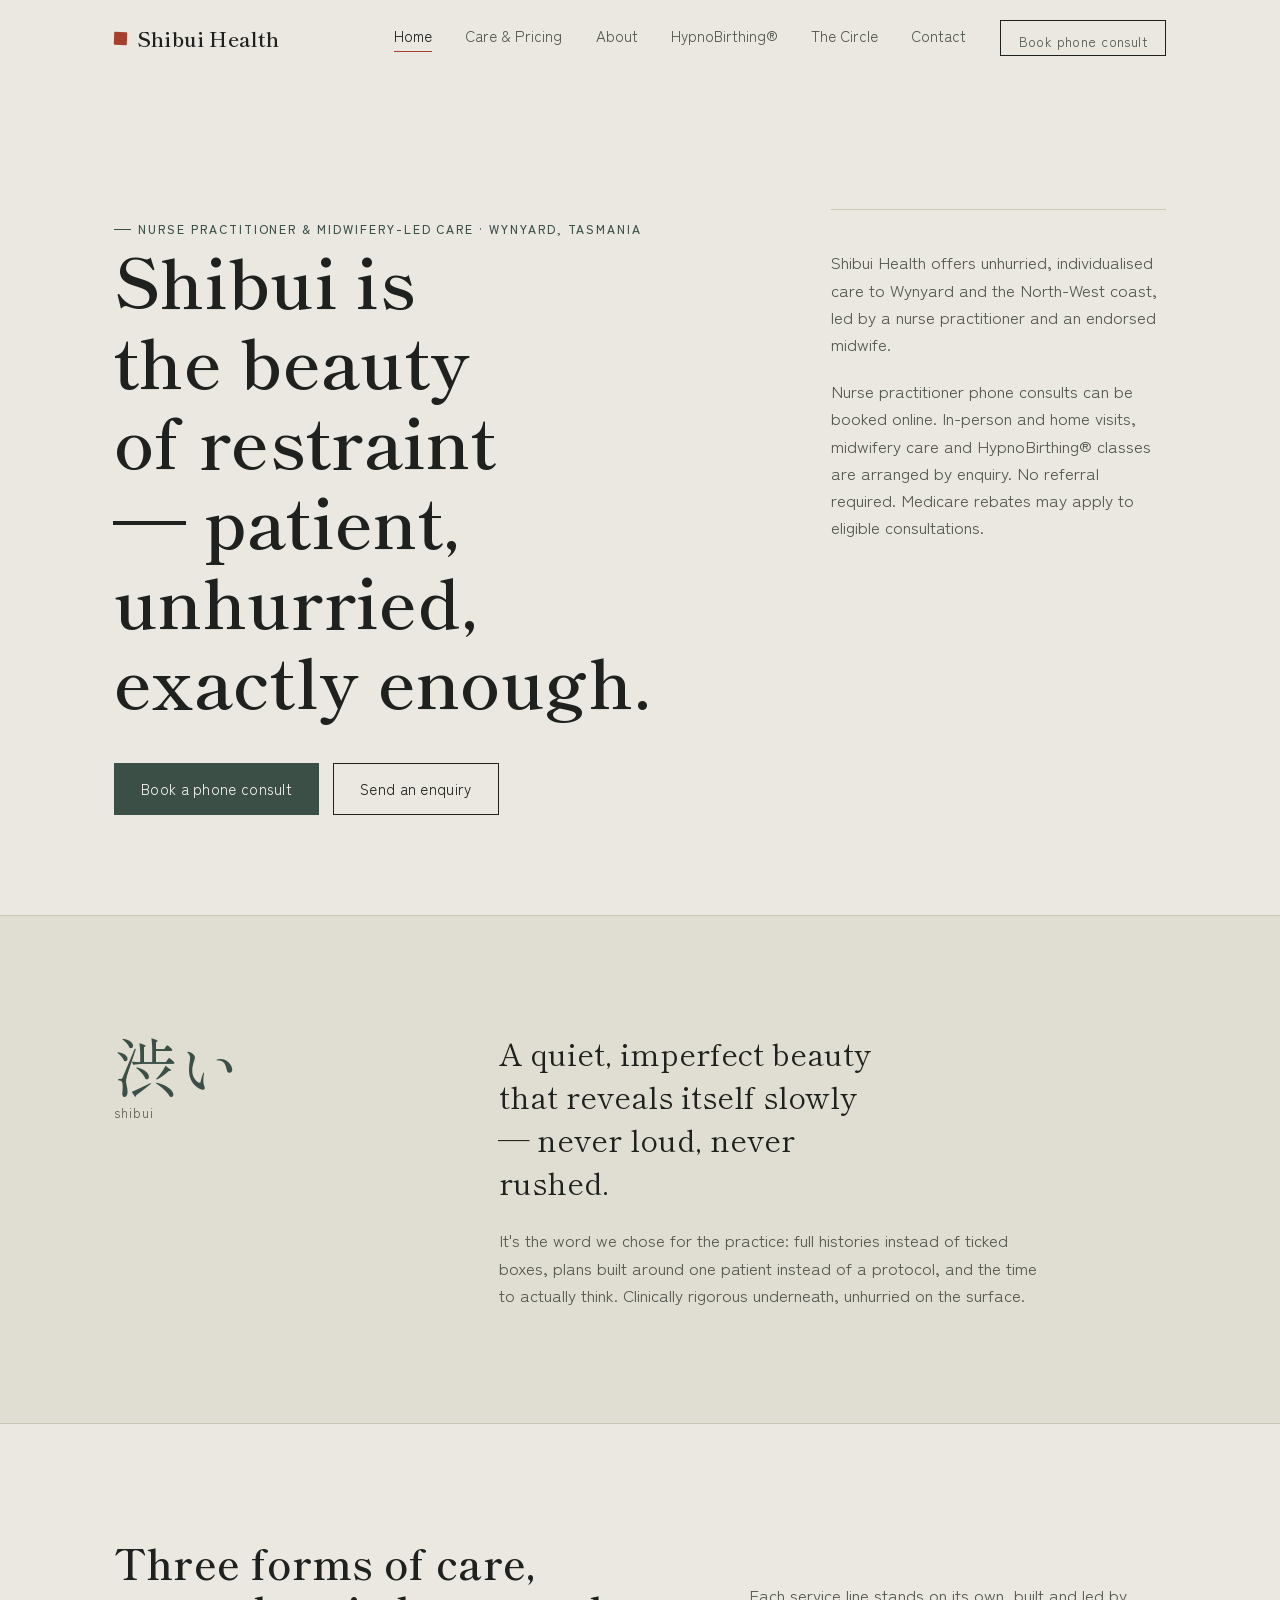
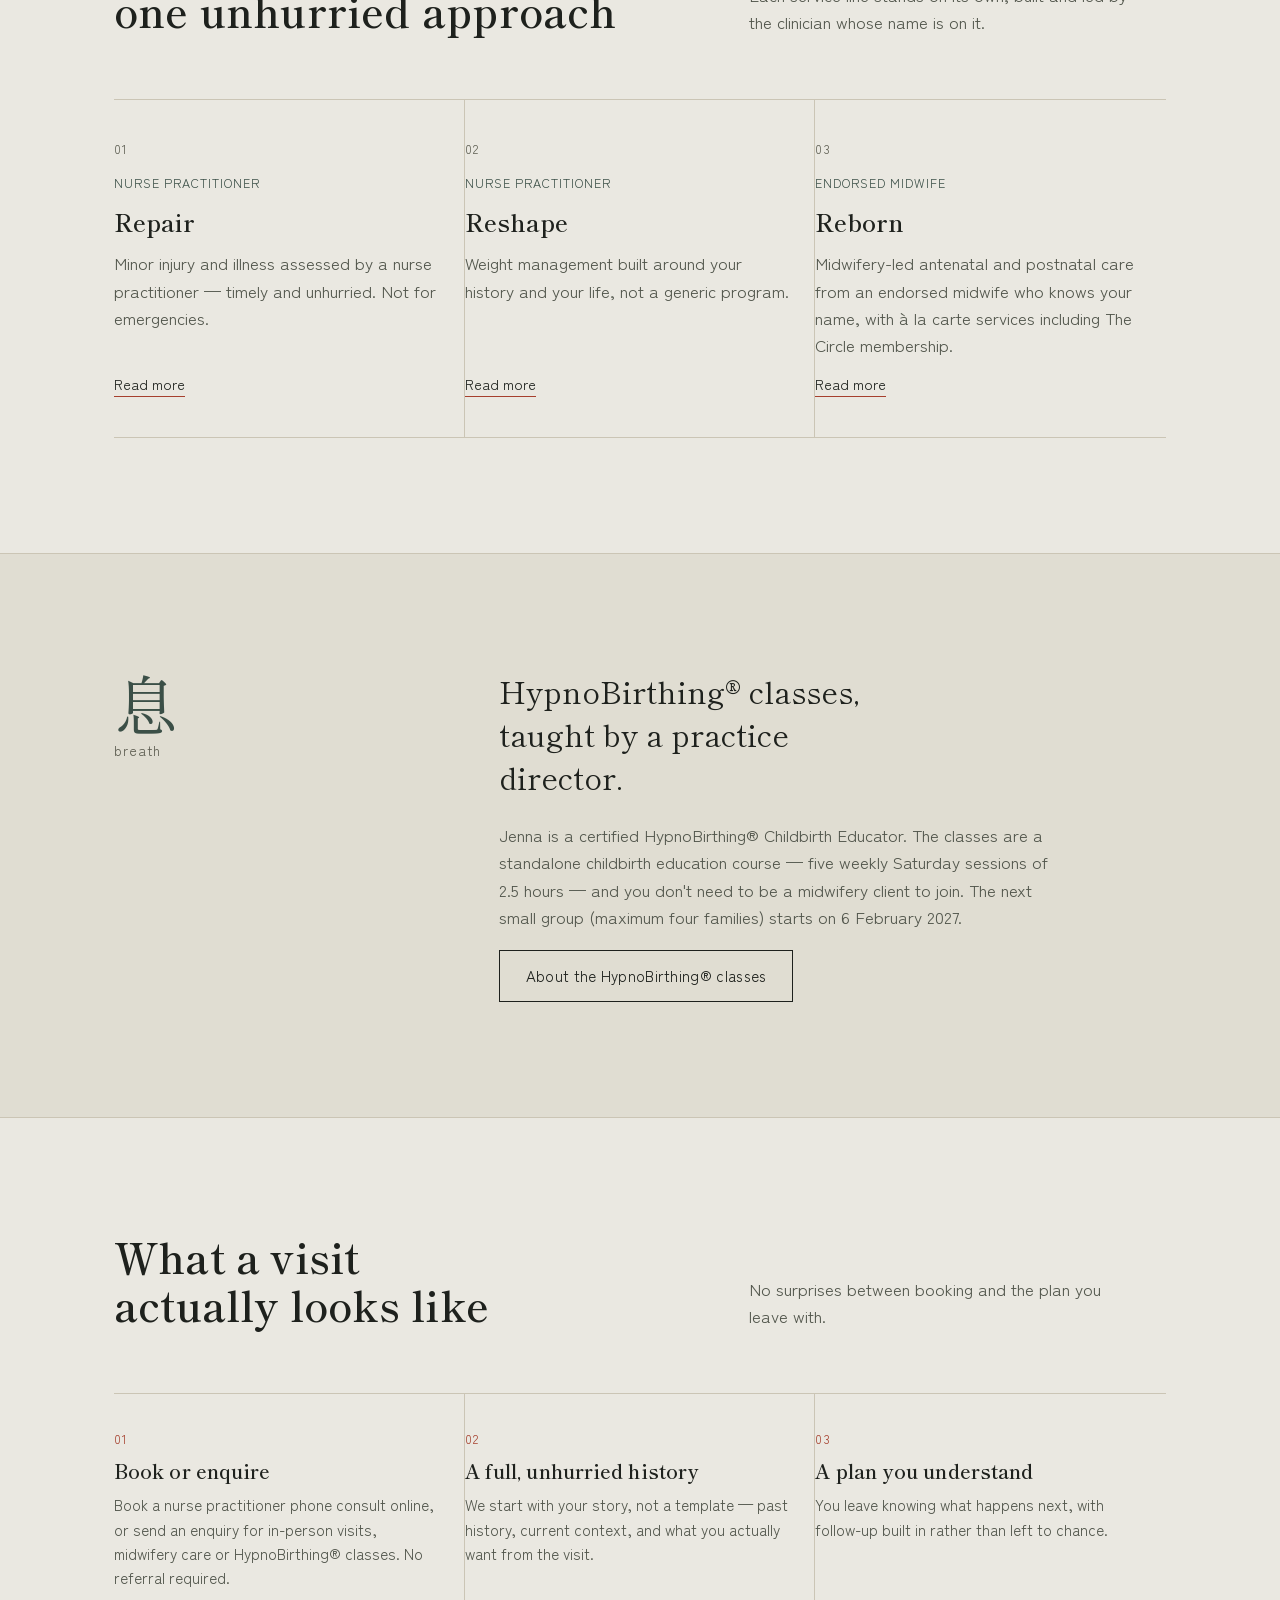
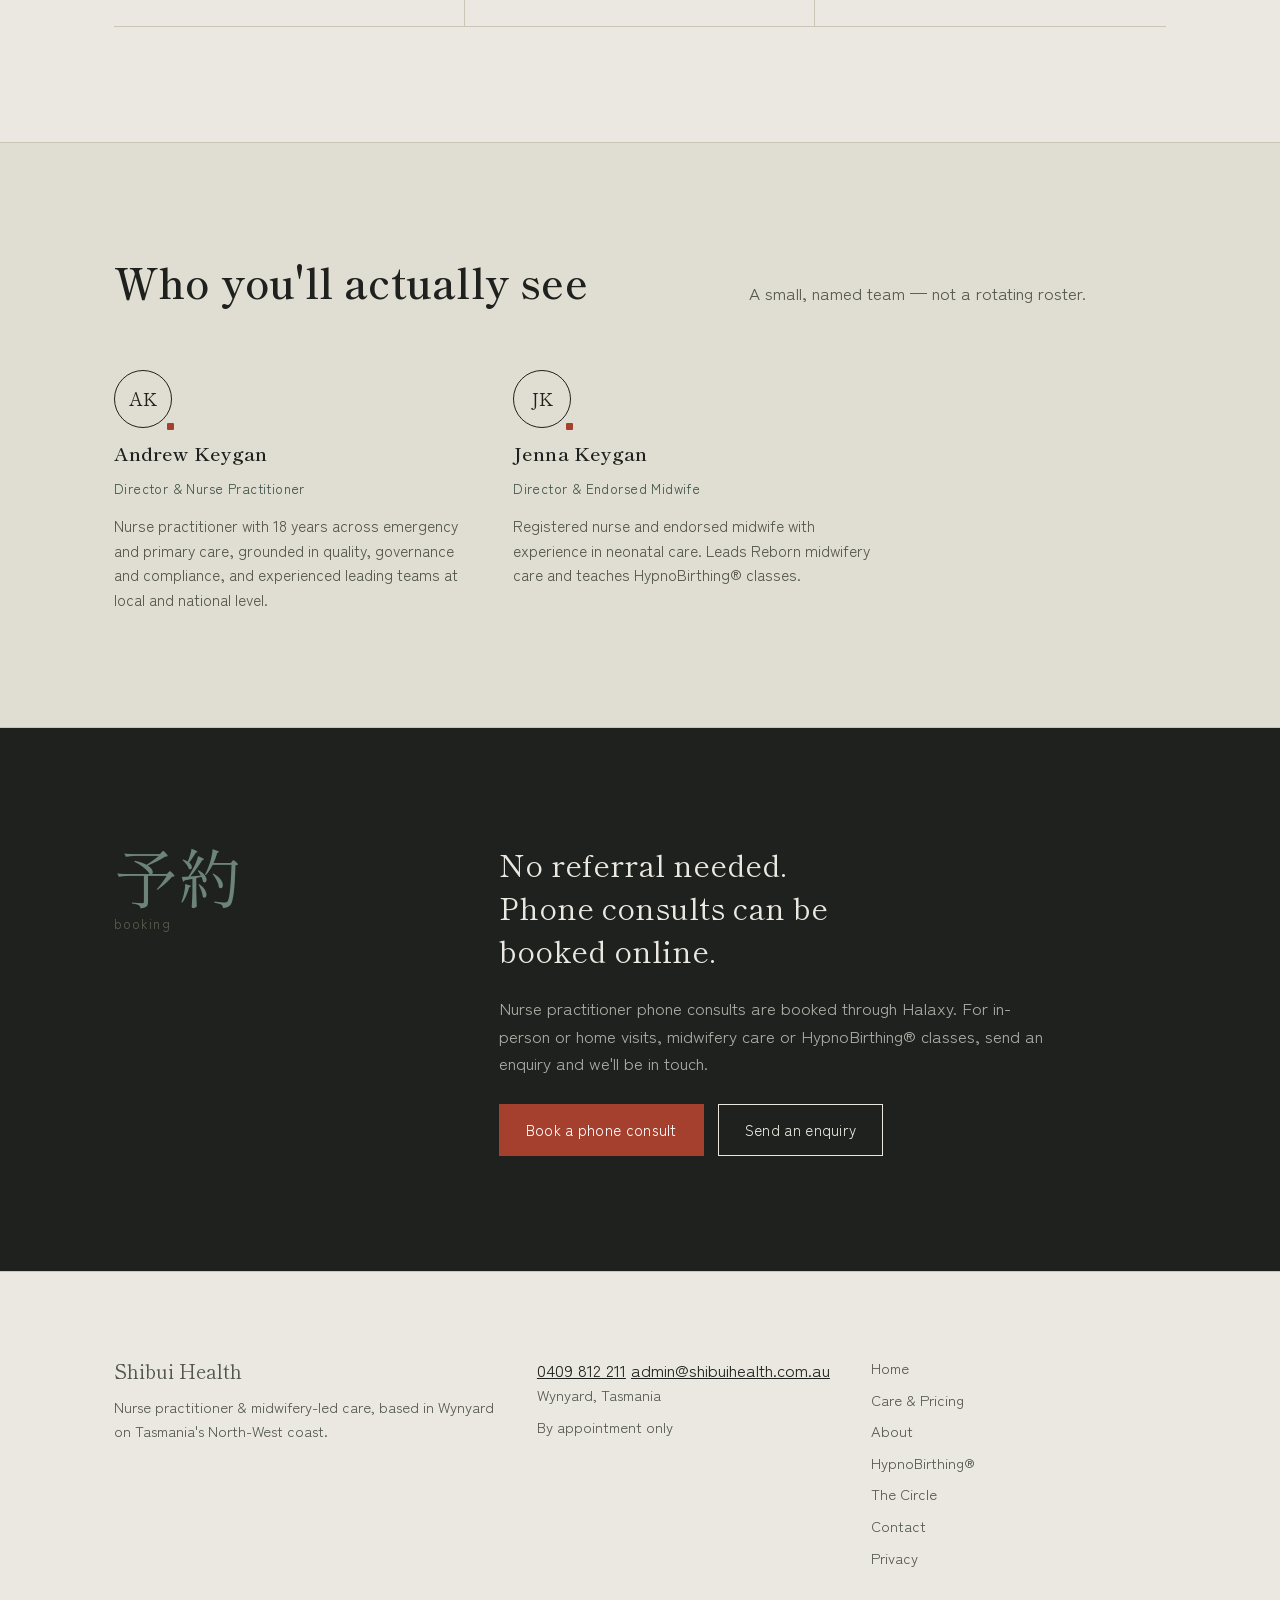
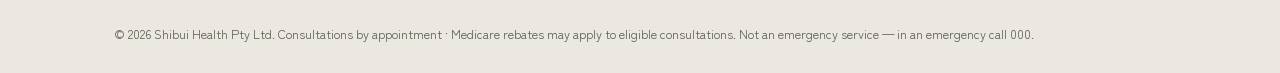
==== index.html @ b7bee68e "The Circle: move from Circle.so to Stripe, Facebook group and Teams Circle.so was dropped after the " ====
<!doctype html>
<html lang="en-AU">
<head>
<meta charset="UTF-8">
<meta name="viewport" content="width=device-width, initial-scale=1, viewport-fit=cover">
<title>Shibui Health — nurse practitioner &amp; midwifery-led care, Wynyard</title>
<meta name="description" content="Shibui Health is an independent nurse practitioner and midwifery-led practice in Wynyard, Tasmania. Phone consults can be booked online; in-person visits, midwifery care and HypnoBirthing® classes by enquiry.">
<meta property="og:title" content="Shibui Health — nurse practitioner &amp; midwifery-led care, Wynyard">
<meta property="og:description" content="Shibui Health is an independent nurse practitioner and midwifery-led practice in Wynyard, Tasmania. Phone consults can be booked online; in-person visits, midwifery care and HypnoBirthing® classes by enquiry.">
<meta property="og:type" content="website">
<meta property="og:locale" content="en_AU">
<link rel="preconnect" href="https://fonts.googleapis.com">
<link rel="preconnect" href="https://fonts.gstatic.com" crossorigin>
<link href="https://fonts.googleapis.com/css2?family=Shippori+Mincho:wght@400;500;600;800&family=Zen+Kaku+Gothic+New:wght@300;400;500;700&display=swap" rel="stylesheet">
<link rel="stylesheet" href="styles.css">
<script type="application/ld+json">
{
  "@context": "https://schema.org",
  "@type": "MedicalBusiness",
  "name": "Shibui Health",
  "url": "https://shibuihealth.com.au/",
  "telephone": "+61409812211",
  "email": "admin@shibuihealth.com.au",
  "description": "Nurse practitioner and midwifery-led practice in Wynyard, Tasmania.",
  "address": {"@type": "PostalAddress", "addressLocality": "Wynyard", "addressRegion": "TAS", "addressCountry": "AU"},
  "areaServed": "North-West Tasmania"
}
</script>
</head>
<body>

<a class="skip-link" href="#main">Skip to content</a>
<header class="site-header" id="siteHeader">
  <div class="header-inner">
    <a href="index.html" class="wordmark"><span class="seal-mark" aria-hidden="true"></span>Shibui Health</a>
    <nav class="site-nav" id="siteNav" aria-label="Primary">
      <a href="index.html" aria-current="page">Home</a>
      <a href="services.html">Care &amp; Pricing</a>
      <a href="about.html">About</a>
      <a href="hypnobirthing.html">HypnoBirthing®</a>
      <a href="circle.html">The Circle</a>
      <a href="contact.html">Contact</a>
      <a href="https://www.halaxy.com/profile/shibui-health/location/1097131" class="nav-book" target="_blank" rel="noopener">Book phone consult</a>
    </nav>
    <button class="nav-toggle" id="navToggle" aria-expanded="false" aria-controls="siteNav">Menu</button>
  </div>
</header>

<main id="main">

  <section class="hero">
    <div class="container hero-grid">
      <div>
        <p class="eyebrow reveal">Nurse practitioner &amp; midwifery-led care · Wynyard, Tasmania</p>
        <h1 class="reveal">Shibui is the beauty of restraint — patient, unhurried, exactly enough.</h1>
        <div class="hero-actions reveal">
          <a href="https://www.halaxy.com/profile/shibui-health/location/1097131" class="btn btn-solid" target="_blank" rel="noopener">Book a phone consult</a>
          <a href="contact.html#enquiry" class="btn">Send an enquiry</a>
        </div>
      </div>
      <div class="hero-aside reveal">
        <p>Shibui Health offers unhurried, individualised care to Wynyard and the North-West coast, led by a nurse practitioner and an endorsed midwife.</p>
        <p>Nurse practitioner phone consults can be booked online. In-person and home visits, midwifery care and HypnoBirthing® classes are arranged by enquiry. No referral required. Medicare rebates may apply to eligible consultations.</p>
      </div>
    </div>
  </section>

  <section class="on-panel">
    <div class="container statement reveal">
      <div class="glyph"><span lang="ja" aria-hidden="true">渋い</span><small>shibui</small></div>
      <div>
        <blockquote>A quiet, imperfect beauty that reveals itself slowly — never loud, never rushed.</blockquote>
        <p class="statement-body">It's the word we chose for the practice: full histories instead of ticked boxes, plans built around one patient instead of a protocol, and the time to actually think. Clinically rigorous underneath, unhurried on the surface.</p>
      </div>
    </div>
  </section>

  <section>
    <div class="container">
      <div class="section-head reveal">
        <h2>Three forms of care, one unhurried approach</h2>
        <p class="lede">Each service line stands on its own, built and led by the clinician whose name is on it.</p>
      </div>
      <div class="pillars reveal">
        <div class="pillar">
          <span class="index">01</span>
          <span class="tag">Nurse practitioner</span>
          <h3>Repair</h3>
          <p class="desc">Minor injury and illness assessed by a nurse practitioner — timely and unhurried. Not for emergencies.</p>
          <a href="services.html#repair" class="link">Read more</a>
        </div>
        <div class="pillar">
          <span class="index">02</span>
          <span class="tag">Nurse practitioner</span>
          <h3>Reshape</h3>
          <p class="desc">Weight management built around your history and your life, not a generic program.</p>
          <a href="services.html#reshape" class="link">Read more</a>
        </div>
        <div class="pillar">
          <span class="index">03</span>
          <span class="tag">Endorsed midwife</span>
          <h3>Reborn</h3>
          <p class="desc">Midwifery-led antenatal and postnatal care from an endorsed midwife who knows your name, with à la carte services including The Circle membership.</p>
          <a href="services.html#reborn" class="link">Read more</a>
        </div>
      </div>
    </div>
  </section>

  <section class="on-panel">
    <div class="container statement reveal">
      <div class="glyph"><span lang="ja" aria-hidden="true">息</span><small>breath</small></div>
      <div>
        <blockquote>HypnoBirthing® classes, taught by a practice director.</blockquote>
        <p class="statement-body">Jenna is a certified HypnoBirthing® Childbirth Educator. The classes are a standalone childbirth education course — five weekly Saturday sessions of 2.5 hours — and you don't need to be a midwifery client to join. The next small group (maximum four families) starts on 6 February 2027.</p>
        <div class="hero-actions" style="margin-top:20px;">
          <a href="hypnobirthing.html" class="btn">About the HypnoBirthing® classes</a>
        </div>
      </div>
    </div>
  </section>

  <section>
    <div class="container">
      <div class="section-head reveal">
        <h2>What a visit actually looks like</h2>
        <p class="lede">No surprises between booking and the plan you leave with.</p>
      </div>
      <div class="steps reveal">
        <div class="step">
          <span class="index">01</span>
          <h3>Book or enquire</h3>
          <p>Book a nurse practitioner phone consult online, or send an enquiry for in-person visits, midwifery care or HypnoBirthing® classes. No referral required.</p>
        </div>
        <div class="step">
          <span class="index">02</span>
          <h3>A full, unhurried history</h3>
          <p>We start with your story, not a template — past history, current context, and what you actually want from the visit.</p>
        </div>
        <div class="step">
          <span class="index">03</span>
          <h3>A plan you understand</h3>
          <p>You leave knowing what happens next, with follow-up built in rather than left to chance.</p>
        </div>
      </div>
    </div>
  </section>

  <section class="on-panel">
    <div class="container">
      <div class="section-head reveal">
        <h2>Who you'll actually see</h2>
        <p class="lede">A small, named team — not a rotating roster.</p>
      </div>
      <div class="people reveal">
        <div class="person">
          <div class="monogram" aria-hidden="true">AK</div>
          <h3>Andrew Keygan</h3>
          <p class="role">Director &amp; Nurse Practitioner</p>
          <p class="bio">Nurse practitioner with 18 years across emergency and primary care, grounded in quality, governance and compliance, and experienced leading teams at local and national level.</p>
        </div>
        <div class="person">
          <div class="monogram" aria-hidden="true">JK</div>
          <h3>Jenna Keygan</h3>
          <p class="role">Director &amp; Endorsed Midwife</p>
          <p class="bio">Registered nurse and endorsed midwife with experience in neonatal care. Leads Reborn midwifery care and teaches HypnoBirthing® classes.</p>
        </div>
      </div>
    </div>
  </section>

  <section class="cta-band">
    <div class="container statement reveal">
      <div class="glyph"><span lang="ja" aria-hidden="true">予約</span><small>booking</small></div>
      <div>
        <blockquote>No referral needed. Phone consults can be booked online.</blockquote>
        <p class="statement-body">Nurse practitioner phone consults are booked through Halaxy. For in-person or home visits, midwifery care or HypnoBirthing® classes, send an enquiry and we'll be in touch.</p>
        <div class="hero-actions" style="margin-top:28px;">
          <a href="https://www.halaxy.com/profile/shibui-health/location/1097131" class="btn btn-solid" target="_blank" rel="noopener">Book a phone consult</a>
          <a href="contact.html#enquiry" class="btn">Send an enquiry</a>
        </div>
      </div>
    </div>
  </section>

</main>

<footer class="site-footer">
  <div class="footer-inner">
    <div class="footer-brand">
      <p class="wordmark-small">Shibui Health</p>
      <p>Nurse practitioner &amp; midwifery-led care, based in Wynyard on Tasmania's North-West coast.</p>
    </div>
    <div class="footer-contact">
      <a href="tel:+61409812211">0409 812 211</a>
      <a href="mailto:admin@shibuihealth.com.au">admin@shibuihealth.com.au</a>
      <p>Wynyard, Tasmania</p>
      <p>By appointment only</p>
    </div>
    <div class="footer-links">
      <a href="index.html">Home</a>
      <a href="services.html">Care &amp; Pricing</a>
      <a href="about.html">About</a>
      <a href="hypnobirthing.html">HypnoBirthing®</a>
      <a href="circle.html">The Circle</a>
      <a href="contact.html">Contact</a>
      <a href="privacy.html">Privacy</a>
    </div>
  </div>
  <p class="footer-legal">© <span id="year"></span> Shibui Health Pty Ltd. Consultations by appointment · Medicare rebates may apply to eligible consultations. Not an emergency service — in an emergency call 000.</p>
</footer>

<script src="script.js"></script>
</body>
</html>
---- styles.css ----
/* ==========================================================================
   Shibui Health — shared stylesheet
   渋い (shibui): subdued, unobtrusive beauty that reveals itself slowly.
   The system below is built on restraint — hairlines instead of shadows,
   an asymmetric grid instead of centred cards, one spent accent (the seal
   mark) instead of a palette of pops.
   ========================================================================== */

:root {
  /* -- palette --------------------------------------------------------- */
  --paper: #EAE8E1;      /* washi — base ground, stone not cream */
  --paper-2: #E0DDD2;    /* mist — recessed panel tone */
  --ink: #1E211D;        /* sumi — near-black ink */
  --ink-soft: #52564C;   /* secondary text */
  --ink-faint: #5c5c50;  /* tertiary / meta text */
  --pine: #3B4F47;       /* primary accent — deep pine */
  --pine-deep: #2B3B35;  /* pine, pressed / hover */
  --pine-tint: #6C8479;  /* pine, muted for borders on dark */
  --seal: #A6402E;       /* shu-iro — stamp red, spent sparingly */
  --line: #CBC5B5;       /* hairline rule */
  --line-soft: #DAD5C7;
  --surface: #F4F2EC;    /* card/table surface, lighter than paper */
  --shadow-ambient: 0 1px 0 rgba(30,33,29,0.04);

  --font-display: 'Shippori Mincho', 'Noto Serif JP', 'Iowan Old Style', serif;
  --font-body: 'Zen Kaku Gothic New', 'Noto Sans JP', -apple-system, BlinkMacSystemFont, sans-serif;

  --measure: 62ch;
  --gutter: clamp(20px, 5vw, 64px);
  --section-pad: clamp(56px, 9vw, 120px);

  color-scheme: light;
}

@media (prefers-color-scheme: dark) {
  :root:not([data-theme="light"]) {
    --paper: #191B15;
    --paper-2: #21231B;
    --ink: #ECE8DC;
    --ink-soft: #B9B6A6;
    --ink-faint: #9a9884;
    --pine: #93AC9F;
    --pine-deep: #B7CBC1;
    --pine-tint: #4C5E56;
    --seal: #C4664F;
    --line: #383A2F;
    --line-soft: #2C2E25;
    --surface: #20221A;
    --shadow-ambient: 0 1px 0 rgba(0,0,0,0.3);
  }
}

:root[data-theme="dark"] {
  --paper: #191B15;
  --paper-2: #21231B;
  --ink: #ECE8DC;
  --ink-soft: #B9B6A6;
  --ink-faint: #9a9884;
  --pine: #93AC9F;
  --pine-deep: #B7CBC1;
  --pine-tint: #4C5E56;
  --seal: #C4664F;
  --line: #383A2F;
  --line-soft: #2C2E25;
  --surface: #20221A;
  --shadow-ambient: 0 1px 0 rgba(0,0,0,0.3);
}

* { box-sizing: border-box; }

html { -webkit-text-size-adjust: 100%; }

body {
  margin: 0;
  background: var(--paper);
  color: var(--ink);
  font-family: var(--font-body);
  font-size: 17px;
  line-height: 1.6;
  -webkit-font-smoothing: antialiased;
  overflow-x: hidden;
}

img { max-width: 100%; display: block; }

a { color: inherit; }

h1, h2, h3, h4 {
  font-family: var(--font-display);
  font-weight: 600;
  line-height: 1.15;
  margin: 0;
  text-wrap: balance;
  letter-spacing: 0.005em;
}

p { margin: 0; }

.container {
  max-width: 1180px;
  margin-inline: auto;
  padding-inline: var(--gutter);
}

.eyebrow {
  display: inline-flex;
  align-items: center;
  gap: 0.6em;
  font-family: var(--font-body);
  font-size: 0.76rem;
  font-weight: 500;
  letter-spacing: 0.16em;
  text-transform: uppercase;
  color: var(--pine);
}

.eyebrow::before {
  content: "";
  width: 1.4em;
  height: 1px;
  background: currentColor;
  display: inline-block;
}

/* -- focus / motion ------------------------------------------------------ */
a:focus-visible, button:focus-visible, input:focus-visible, textarea:focus-visible, select:focus-visible {
  outline: 2px solid var(--seal);
  outline-offset: 3px;
  border-radius: 2px;
}

@media (prefers-reduced-motion: reduce) {
  * { animation-duration: 0.01ms !important; animation-iteration-count: 1 !important; transition-duration: 0.01ms !important; scroll-behavior: auto !important; }
}

/* ==========================================================================
   Header
   ========================================================================== */
.site-header {
  position: sticky;
  top: env(safe-area-inset-top, 0px);
  z-index: 40;
  background: transparent;
  border-bottom: 1px solid transparent;
  transition: background 0.35s ease, border-color 0.35s ease;
}

.site-header.is-solid {
  background: color-mix(in srgb, var(--paper) 92%, transparent);
  backdrop-filter: blur(10px);
  border-bottom: 1px solid var(--line);
}

.header-inner {
  max-width: 1180px;
  margin-inline: auto;
  padding: 20px var(--gutter);
  display: flex;
  align-items: center;
  justify-content: space-between;
  gap: 24px;
}

.wordmark {
  display: inline-flex;
  align-items: center;
  gap: 10px;
  font-family: var(--font-display);
  font-size: 1.28rem;
  font-weight: 600;
  text-decoration: none;
  letter-spacing: 0.01em;
  white-space: nowrap;
}

.seal-mark {
  width: 13px;
  height: 13px;
  background: var(--seal);
  border-radius: 1px;
  flex: none;
  transform: rotate(2deg);
}

.site-nav {
  display: flex;
  align-items: center;
  gap: clamp(18px, 2.6vw, 34px);
  font-size: 0.94rem;
}

.site-nav a {
  text-decoration: none;
  color: var(--ink-soft);
  position: relative;
  padding-bottom: 3px;
}

.site-nav a[aria-current="page"] { color: var(--ink); }

.site-nav a:not(.nav-book)::after {
  content: "";
  position: absolute;
  left: 0; right: 100%;
  bottom: 0;
  height: 1px;
  background: var(--seal);
  transition: right 0.25s ease;
}

.site-nav a:not(.nav-book):hover::after,
.site-nav a:not(.nav-book)[aria-current="page"]::after {
  right: 0;
}

.nav-book {
  border: 1px solid var(--ink);
  padding: 9px 18px;
  text-decoration: none;
  font-size: 0.86rem;
  letter-spacing: 0.03em;
  color: var(--ink);
  transition: background 0.2s ease, color 0.2s ease;
}

.nav-book:hover { background: var(--ink); color: var(--paper); }

.nav-toggle {
  display: none;
  background: none;
  border: none;
  font-family: var(--font-body);
  font-size: 0.9rem;
  letter-spacing: 0.04em;
  color: var(--ink);
  cursor: pointer;
  padding: 8px 2px;
}

@media (max-width: 1040px) {
  .site-nav {
    position: fixed;
    inset: 0;
    top: 0;
    z-index: 50;
    background: var(--paper);
    flex-direction: column;
    justify-content: center;
    align-items: flex-start;
    padding: 32px var(--gutter);
    overflow-y: auto;
    gap: 26px;
    font-size: 1.5rem;
    font-family: var(--font-display);
    transform: translateY(-8px);
    opacity: 0;
    pointer-events: none;
    transition: opacity 0.25s ease, transform 0.25s ease;
  }
  .site-nav.is-open {
    opacity: 1;
    transform: translateY(0);
    pointer-events: auto;
  }
  .nav-toggle { display: inline-block; }
  .nav-book { margin-top: 8px; }
}

/* Seven nav items: tighten spacing on small laptops so the header stays on one line */
@media (min-width: 1041px) and (max-width: 1180px) {
  .site-nav { gap: 16px; font-size: 0.9rem; }
  .nav-book { padding: 8px 12px; font-size: 0.82rem; }
}

/* ==========================================================================
   Sections / rhythm
   ========================================================================== */
section { padding-block: var(--section-pad); }
section.on-panel { background: var(--paper-2); }
section + section { border-top: 1px solid var(--line); }

.section-head {
  display: grid;
  grid-template-columns: 7fr 5fr;
  gap: clamp(24px, 4vw, 64px);
  margin-bottom: clamp(36px, 6vw, 64px);
  align-items: end;
}

.section-head h2 {
  font-size: clamp(1.9rem, 3.4vw, 2.6rem);
}

.section-head .lede {
  color: var(--ink-soft);
  max-width: 42ch;
}

@media (max-width: 780px) {
  .section-head { grid-template-columns: 1fr; }
}

/* ==========================================================================
   Hero
   ========================================================================== */
.hero {
  padding-block: clamp(64px, 11vw, 132px) clamp(56px, 8vw, 100px);
}

.hero-grid {
  display: grid;
  grid-template-columns: 8fr 4fr;
  gap: clamp(24px, 4vw, 48px);
  align-items: start;
}

.hero h1 {
  font-size: clamp(2.5rem, 6vw, 4.35rem);
  max-width: 15ch;
}

.hero-aside {
  padding-top: clamp(8px, 3vw, 56px);
  border-top: 1px solid var(--line);
  display: flex;
  flex-direction: column;
  gap: 20px;
}

.hero-aside p { color: var(--ink-soft); }

.hero-actions {
  margin-top: clamp(28px, 5vw, 44px);
  display: flex;
  flex-wrap: wrap;
  gap: 14px;
}

@media (max-width: 780px) {
  .hero-grid { grid-template-columns: 1fr; }
  .hero-aside { border-top: none; padding-top: 0; }
}

/* Buttons */
.btn {
  display: inline-flex;
  align-items: center;
  gap: 10px;
  padding: 13px 26px;
  text-decoration: none;
  font-size: 0.94rem;
  letter-spacing: 0.02em;
  border: 1px solid var(--ink);
  color: var(--ink);
  transition: background 0.2s ease, color 0.2s ease, border-color 0.2s ease;
}

.btn:hover { background: var(--ink); color: var(--paper); }

.btn-solid {
  background: var(--pine);
  border-color: var(--pine);
  color: #F4F2EC;
}

.btn-solid:hover { background: var(--pine-deep); border-color: var(--pine-deep); color: #F4F2EC; }

.btn-quiet {
  border-color: transparent;
  padding-inline: 0;
}
.btn-quiet:hover { background: none; color: var(--seal); }

/* ==========================================================================
   Philosophy / statement blocks
   ========================================================================== */
.statement {
  display: grid;
  grid-template-columns: 4fr 8fr;
  gap: clamp(24px, 4vw, 56px);
}

.statement .glyph {
  font-family: var(--font-display);
  font-size: clamp(2.6rem, 6vw, 4rem);
  color: var(--pine);
  line-height: 1;
}

.statement .glyph small {
  display: block;
  font-family: var(--font-body);
  font-size: 0.85rem;
  color: var(--ink-faint);
  letter-spacing: 0.08em;
  margin-top: 10px;
}

.statement blockquote {
  margin: 0;
  font-family: var(--font-display);
  font-size: clamp(1.35rem, 2.6vw, 1.9rem);
  line-height: 1.42;
  max-width: 26ch;
}

.statement .statement-body {
  margin-top: 22px;
  color: var(--ink-soft);
  max-width: var(--measure);
}

@media (max-width: 780px) {
  .statement { grid-template-columns: 1fr; }
}

/* ==========================================================================
   Pillars (Repair / Reshape / Reborn / …)
   ========================================================================== */
.pillars {
  display: grid;
  grid-template-columns: repeat(3, 1fr);
  border-top: 1px solid var(--line);
}

.pillar {
  padding: clamp(28px, 4vw, 40px) clamp(4px, 2vw, 28px) clamp(28px, 4vw, 40px) 0;
  border-right: 1px solid var(--line);
  border-bottom: 1px solid var(--line);
  display: flex;
  flex-direction: column;
  gap: 14px;
}

.pillar:nth-child(3n) { border-right: none; }

.pillar .index {
  font-size: 0.78rem;
  color: var(--ink-faint);
  letter-spacing: 0.1em;
}

.pillar h3 {
  font-size: 1.5rem;
}

.pillar .tag {
  font-size: 0.78rem;
  letter-spacing: 0.08em;
  text-transform: uppercase;
  color: var(--pine);
}

.pillar p.desc { color: var(--ink-soft); }

.pillar .soon {
  color: var(--ink-faint);
  font-size: 0.86rem;
  font-style: italic;
}

.pillar a.link {
  margin-top: auto;
  text-decoration: none;
  font-size: 0.9rem;
  color: var(--ink);
  border-bottom: 1px solid var(--seal);
  align-self: flex-start;
  padding-bottom: 1px;
}

@media (max-width: 900px) {
  .pillars { grid-template-columns: repeat(2, 1fr); }
  .pillar:nth-child(3n) { border-right: 1px solid var(--line); }
  .pillar:nth-child(2n) { border-right: none; }
}
@media (max-width: 600px) {
  .pillars { grid-template-columns: 1fr; }
  .pillar { border-right: none !important; }
}

/* ==========================================================================
   Steps (process strip)
   ========================================================================== */
.steps {
  display: grid;
  grid-template-columns: repeat(3, 1fr);
  border-top: 1px solid var(--line);
}

.step {
  padding: clamp(26px, 4vw, 36px) clamp(4px, 2vw, 26px) clamp(26px, 4vw, 36px) 0;
  border-right: 1px solid var(--line);
  border-bottom: 1px solid var(--line);
  display: flex;
  flex-direction: column;
  gap: 10px;
}

.step:last-child { border-right: none; }

.step .index {
  font-size: 0.78rem;
  color: var(--seal);
  letter-spacing: 0.1em;
}

.step h3 { font-size: 1.22rem; }
.step p { color: var(--ink-soft); font-size: 0.95rem; }

@media (max-width: 780px) {
  .steps { grid-template-columns: 1fr; }
  .step { border-right: none; }
}

/* ==========================================================================
   Practitioners
   ========================================================================== */
.people {
  display: grid;
  grid-template-columns: repeat(auto-fit, minmax(230px, 1fr));
  gap: clamp(20px, 3vw, 40px);
  max-width: 760px;
}

.person {
  display: flex;
  flex-direction: column;
  gap: 14px;
}

.monogram {
  width: 58px;
  height: 58px;
  border: 1px solid var(--ink);
  border-radius: 50%;
  display: flex;
  align-items: center;
  justify-content: center;
  font-family: var(--font-display);
  font-size: 1.1rem;
  position: relative;
}

.monogram::after {
  content: "";
  position: absolute;
  width: 7px;
  height: 7px;
  background: var(--seal);
  border-radius: 1px;
  right: -3px;
  bottom: -3px;
}

.person h3 { font-size: 1.18rem; }
.person .role { color: var(--pine); font-size: 0.85rem; letter-spacing: 0.03em; }
.person p.bio { color: var(--ink-soft); font-size: 0.96rem; }

@media (max-width: 780px) {
  .people { grid-template-columns: 1fr; }
}

/* ==========================================================================
   Pricing table
   ========================================================================== */
.pricing-table {
  width: 100%;
  border-collapse: collapse;
}

.pricing-table caption { text-align: left; margin-bottom: 14px; color: var(--ink-faint); font-size: 0.86rem; }

.pricing-table th {
  text-align: left;
  font-size: 0.76rem;
  letter-spacing: 0.1em;
  text-transform: uppercase;
  color: var(--ink-faint);
  font-weight: 500;
  padding-bottom: 14px;
  border-bottom: 1px solid var(--ink);
}

.pricing-table td {
  padding: 20px 0;
  border-bottom: 1px solid var(--line);
  vertical-align: top;
}

.pricing-table td.who { font-family: var(--font-display); font-size: 1.08rem; }
.pricing-table td.what { color: var(--ink-soft); font-size: 0.92rem; }

.pricing-table td.price {
  text-align: right;
  font-variant-numeric: tabular-nums;
  font-size: 1.2rem;
  white-space: nowrap;
}

.pricing-table td.price small { display: block; font-size: 0.68rem; color: var(--ink-faint); font-weight: 400; margin-top: 2px; }

.table-scroll { overflow-x: auto; }

.pricing-note {
  margin-top: 20px;
  color: var(--ink-faint);
  font-size: 0.88rem;
  max-width: var(--measure);
}

/* ==========================================================================
   Service detail blocks
   ========================================================================== */
.service-block {
  display: grid;
  grid-template-columns: 3fr 9fr;
  gap: clamp(20px, 4vw, 48px);
  padding-block: clamp(36px, 5vw, 56px);
  border-top: 1px solid var(--line);
}

.service-block:first-of-type { border-top: none; }

.service-block .label {
  display: flex;
  flex-direction: column;
  gap: 6px;
}

.service-block .label .index { color: var(--ink-faint); font-size: 0.8rem; }
.service-block .label h3 { font-size: 1.7rem; }
.service-block .label .tag { color: var(--pine); font-size: 0.78rem; letter-spacing: 0.08em; text-transform: uppercase; }

.service-block .body { max-width: var(--measure); color: var(--ink-soft); display: flex; flex-direction: column; gap: 16px; }
.service-block .body strong { color: var(--ink); font-weight: 500; }

.service-block .actions { margin-top: 6px; display: flex; gap: 16px; flex-wrap: wrap; align-items: center; }

@media (max-width: 780px) {
  .service-block { grid-template-columns: 1fr; }
}

/* Team portraits — hairline frame, subtly muted to sit with the palette */
.portrait {
  margin: 12px 0 0;
  width: min(220px, 60%);
  padding: 6px;
  border: 1px solid var(--line);
  position: relative;
}
.portrait img {
  display: block;
  width: 100%;
  height: auto;
  aspect-ratio: 4 / 5;
  object-fit: cover;
  filter: saturate(0.72) contrast(0.97) sepia(0.08);
}
.portrait::after {
  content: "";
  position: absolute;
  width: 7px;
  height: 7px;
  background: var(--seal);
  border-radius: 1px;
  right: -4px;
  bottom: -4px;
}

.badge-soon {
  display: inline-block;
  font-size: 0.72rem;
  letter-spacing: 0.08em;
  text-transform: uppercase;
  color: var(--ink-faint);
  border: 1px solid var(--line);
  padding: 4px 9px;
}

/* ==========================================================================
   Info list (facts, hours, etc.)
   ========================================================================== */
.fact-list { display: flex; flex-direction: column; }
.fact-row {
  display: grid;
  grid-template-columns: 1fr 2fr;
  gap: 20px;
  padding: 18px 0;
  border-top: 1px solid var(--line);
}
.fact-row:last-child { border-bottom: 1px solid var(--line); }
.fact-row .k { font-size: 0.8rem; letter-spacing: 0.08em; text-transform: uppercase; color: var(--ink-faint); }
.fact-row .v a { text-decoration: none; border-bottom: 1px solid var(--line); }
.fact-row .v a:hover { border-color: var(--seal); }

@media (max-width: 600px) {
  .fact-row { grid-template-columns: 1fr; gap: 4px; }
}

/* ==========================================================================
   CTA band
   ========================================================================== */
.cta-band {
  background: var(--ink);
  color: var(--paper);
}
.cta-band .statement .glyph,
.cta-band .eyebrow { color: var(--pine-tint); }
.cta-band .statement blockquote { color: var(--paper); }
.cta-band .statement-body { color: color-mix(in srgb, var(--paper) 70%, transparent); }
.cta-band .btn { border-color: var(--paper); color: var(--paper); }
.cta-band .btn:hover { background: var(--paper); color: var(--ink); }
.cta-band .btn-solid { background: var(--seal); border-color: var(--seal); color: #fff; }
.cta-band .btn-solid:hover { background: #8b3324; border-color: #8b3324; }

/* ==========================================================================
   Footer
   ========================================================================== */
.site-footer { padding-block: clamp(48px, 7vw, 84px) 28px; border-top: 1px solid var(--line); }
.footer-inner {
  display: grid;
  grid-template-columns: 1.3fr 1fr 1fr;
  gap: clamp(24px, 4vw, 40px);
  padding-inline: var(--gutter);
  max-width: 1180px;
  margin-inline: auto;
}
.footer-brand .wordmark-small { font-family: var(--font-display); font-size: 1.2rem; margin-bottom: 8px; }
.footer-brand p { color: var(--ink-soft); font-size: 0.92rem; }
.footer-contact p, .footer-links a { display: block; margin-bottom: 8px; font-size: 0.92rem; text-decoration: none; color: var(--ink-soft); }
.footer-contact a:hover, .footer-links a:hover { color: var(--seal); }
.footer-legal {
  max-width: 1180px;
  margin: clamp(28px, 5vw, 48px) auto 0;
  padding-inline: var(--gutter);
  font-size: 0.78rem;
  color: var(--ink-faint);
}
@media (max-width: 700px) {
  .footer-inner { grid-template-columns: 1fr; }
}

/* ==========================================================================
   Reveal-on-scroll
   ========================================================================== */
.reveal { opacity: 1; transform: none; }
.js .reveal {
  opacity: 0;
  transform: translateY(14px);
  transition: opacity 0.6s ease, transform 0.6s ease;
}
.js .reveal.is-visible { opacity: 1; transform: none; }

/* ==========================================================================
   Page intro (services/about/contact top bands)
   ========================================================================== */
.page-intro { padding-block: clamp(56px, 9vw, 96px) clamp(16px, 3vw, 24px); }
.page-intro h1 { font-size: clamp(2.2rem, 5vw, 3.4rem); max-width: 18ch; }
.page-intro .lede { margin-top: 20px; color: var(--ink-soft); max-width: var(--measure); font-size: 1.08rem; }


/* ==========================================================================
   Additions: skip link, notices, enquiry form, step links, prose
   ========================================================================== */
.skip-link {
  position: absolute;
  left: -9999px;
  top: 8px;
  z-index: 100;
  background: var(--ink);
  color: var(--paper);
  padding: 10px 16px;
  text-decoration: none;
}
.skip-link:focus { left: 8px; }

.notice {
  margin-top: 24px;
  border: 1px solid var(--line);
  border-left: 3px solid var(--seal);
  background: var(--surface);
  padding: 14px 18px;
  font-size: 0.94rem;
  color: var(--ink-soft);
  max-width: var(--measure);
}
.notice strong { color: var(--ink); font-weight: 500; }
.notice a { color: inherit; }

.step a.link {
  margin-top: auto;
  align-self: flex-start;
  text-decoration: none;
  font-size: 0.9rem;
  border-bottom: 1px solid var(--seal);
  padding-bottom: 1px;
}

.form { display: grid; gap: 20px; max-width: 640px; }
.form label {
  display: flex;
  flex-direction: column;
  gap: 6px;
  font-size: 0.8rem;
  letter-spacing: 0.08em;
  text-transform: uppercase;
  color: var(--ink-faint);
}
.form input, .form select, .form textarea {
  font: inherit;
  font-size: 1rem;
  letter-spacing: normal;
  text-transform: none;
  color: var(--ink);
  background: var(--surface);
  border: 1px solid var(--line);
  border-radius: 0;
  padding: 12px 14px;
  width: 100%;
}
.form textarea { min-height: 140px; resize: vertical; }
.form .check {
  flex-direction: row;
  align-items: flex-start;
  gap: 10px;
  text-transform: none;
  letter-spacing: normal;
  font-size: 0.92rem;
  color: var(--ink-soft);
}
.form .check input { width: auto; margin-top: 5px; }
.form .hp { position: absolute; left: -9999px; }
.form button.btn { cursor: pointer; font-family: var(--font-body); }
.form .notice { margin-top: 0; }

.prose { max-width: var(--measure); display: flex; flex-direction: column; gap: 16px; color: var(--ink-soft); }
.prose h2 { font-size: 1.5rem; color: var(--ink); margin-top: 18px; }
.prose a { color: inherit; }

/* HypnoBirthing Gold Seal — supplied artwork on its own white panel, shown unaltered */
.seal-badge {
  margin: 28px 0;
  padding: 14px 18px;
  background: #fff;
  display: block;
  width: fit-content;
  max-width: 100%;
}
.seal-badge img { display: block; max-width: 100%; height: auto; }

/* Fee table: fit phone widths so prices are never hidden off-screen */
@media (max-width: 560px) {
  .pricing-table th, .pricing-table td { padding-left: 0; padding-right: 10px; }
  .pricing-table td.price, .pricing-table th:last-child { padding-right: 0; white-space: nowrap; }
}

/* FAQ (details/summary) */
.faq { border-top: 1px solid var(--line); max-width: 760px; }
.faq details { border-bottom: 1px solid var(--line); padding: 4px 0; }
.faq summary {
  cursor: pointer; list-style: none; position: relative;
  padding: 16px 36px 16px 0; font-family: var(--font-display); font-size: 1.1rem;
}
.faq summary::-webkit-details-marker { display: none; }
.faq summary::after {
  content: "+"; position: absolute; right: 4px; top: 50%; transform: translateY(-50%);
  color: var(--seal); font-size: 1.4rem; line-height: 1;
}
.faq details[open] summary::after { content: "–"; }
.faq details p { margin: 0 0 18px; color: var(--ink-soft); max-width: var(--measure, 62ch); }
.faq summary:focus-visible { outline: 2px solid var(--seal); outline-offset: 2px; }
.faq-more { margin-top: 28px; color: var(--ink-soft); }
.faq-more a { color: inherit; border-bottom: 1px solid var(--line); text-decoration: none; }
.faq-more a:hover { border-color: var(--seal); }

/* ==========================================================================
   The Circle member hub (circle.html)
   ========================================================================== */
.circle-hero .hero h1, .circle-hero h1 { max-width: 20ch; font-size: clamp(2.2rem, 5.4vw, 3.8rem); }
.circle-lede { margin-top: 22px; color: var(--ink-soft); max-width: 46ch; font-size: 1.1rem; }
.circle-price { margin-top: 18px; color: var(--ink-faint); font-size: 0.9rem; letter-spacing: 0.04em; }
.circle-hero .hero-aside .portrait { margin-top: 0; }
.circle-hero .hero-aside p strong { color: var(--ink); font-weight: 500; }

.circle-points {
  display: grid;
  grid-template-columns: repeat(2, 1fr);
  border-top: 1px solid var(--line);
}
.circle-point {
  padding: clamp(24px, 4vw, 36px) clamp(4px, 2vw, 28px) clamp(24px, 4vw, 36px) 0;
  border-bottom: 1px solid var(--line);
  display: flex;
  flex-direction: column;
  gap: 10px;
}
.circle-point:nth-child(odd) { border-right: 1px solid var(--line); }
.circle-point:nth-child(even) { padding-left: clamp(4px, 2vw, 28px); }
.circle-point .index { font-size: 0.78rem; color: var(--seal); letter-spacing: 0.1em; }
.circle-point h3 { font-size: 1.3rem; }
.circle-point p { color: var(--ink-soft); font-size: 0.96rem; max-width: 44ch; }
@media (max-width: 720px) {
  .circle-points { grid-template-columns: 1fr; }
  .circle-point, .circle-point:nth-child(even) { padding-left: 0; }
  .circle-point:nth-child(odd) { border-right: none; }
}

.plan {
  display: grid;
  grid-template-columns: 4fr 8fr;
  gap: clamp(24px, 4vw, 56px);
  background: var(--surface);
  border: 1px solid var(--line);
  padding: clamp(24px, 4vw, 44px);
}
.plan-head h3 { font-size: 1.5rem; }
.plan-price { margin-top: 14px; font-family: var(--font-display); font-size: clamp(2.2rem, 5vw, 3rem); line-height: 1; }
.plan-price span { font-family: var(--font-body); font-size: 0.95rem; color: var(--ink-faint); }
.plan-sub { margin-top: 10px; color: var(--ink-faint); font-size: 0.88rem; }
.plan-list { list-style: none; margin: 0; padding: 0; display: flex; flex-direction: column; }
.plan-list li {
  padding: 14px 0 14px 26px;
  border-top: 1px solid var(--line-soft);
  position: relative;
  color: var(--ink-soft);
}
.plan-list li:first-child { border-top: none; padding-top: 0; }
.plan-list li::before {
  content: "";
  position: absolute;
  left: 2px; top: 1.15em;
  width: 7px; height: 7px;
  background: var(--seal);
  border-radius: 1px;
}
.plan-list li:first-child::before { top: 0.55em; }
@media (max-width: 780px) { .plan { grid-template-columns: 1fr; } }

.session-list {
  list-style: none; margin: 0; padding: 0;
  display: grid;
  grid-template-columns: repeat(2, 1fr);
  column-gap: clamp(24px, 4vw, 64px);
  border-top: 1px solid var(--line);
}
.session-list li {
  display: flex; gap: 18px; align-items: baseline;
  padding: 18px 0;
  border-bottom: 1px solid var(--line);
  font-family: var(--font-display);
  font-size: 1.12rem;
}
.session-list .n { font-family: var(--font-body); font-size: 0.78rem; color: var(--seal); letter-spacing: 0.1em; flex: none; }
.session-list small { display: block; font-family: var(--font-body); font-size: 0.82rem; color: var(--ink-faint); margin-top: 2px; }
@media (max-width: 720px) { .session-list { grid-template-columns: 1fr; } }

.hub-buttons {
  display: grid;
  grid-template-columns: repeat(2, 1fr);
  gap: 16px;
  max-width: 860px;
}
.hub-btn {
  display: flex; flex-direction: column; gap: 6px;
  min-height: 64px;
  padding: 20px 24px;
  text-decoration: none;
  border: 1px solid var(--ink);
  color: var(--ink);
  transition: background 0.2s ease, color 0.2s ease, border-color 0.2s ease;
}
.hub-btn .t { font-family: var(--font-display); font-size: 1.3rem; font-weight: 600; }
.hub-btn .d { font-size: 0.9rem; opacity: 0.8; }
.hub-btn:hover { background: var(--ink); color: var(--paper); }
.hub-btn-primary { background: var(--pine); border-color: var(--pine); color: #F4F2EC; }
.hub-btn-primary:hover { background: var(--pine-deep); border-color: var(--pine-deep); color: #F4F2EC; }
.hub-note { margin-top: 20px; color: var(--ink-soft); font-size: 0.94rem; max-width: var(--measure); }
.hub-note a { color: inherit; }
@media (max-width: 640px) { .hub-buttons { grid-template-columns: 1fr; } }

.footer-disclaimer {
  max-width: 1180px;
  margin: clamp(24px, 4vw, 36px) auto 0;
  padding-inline: var(--gutter);
  font-size: 0.88rem;
  color: var(--ink-soft);
}
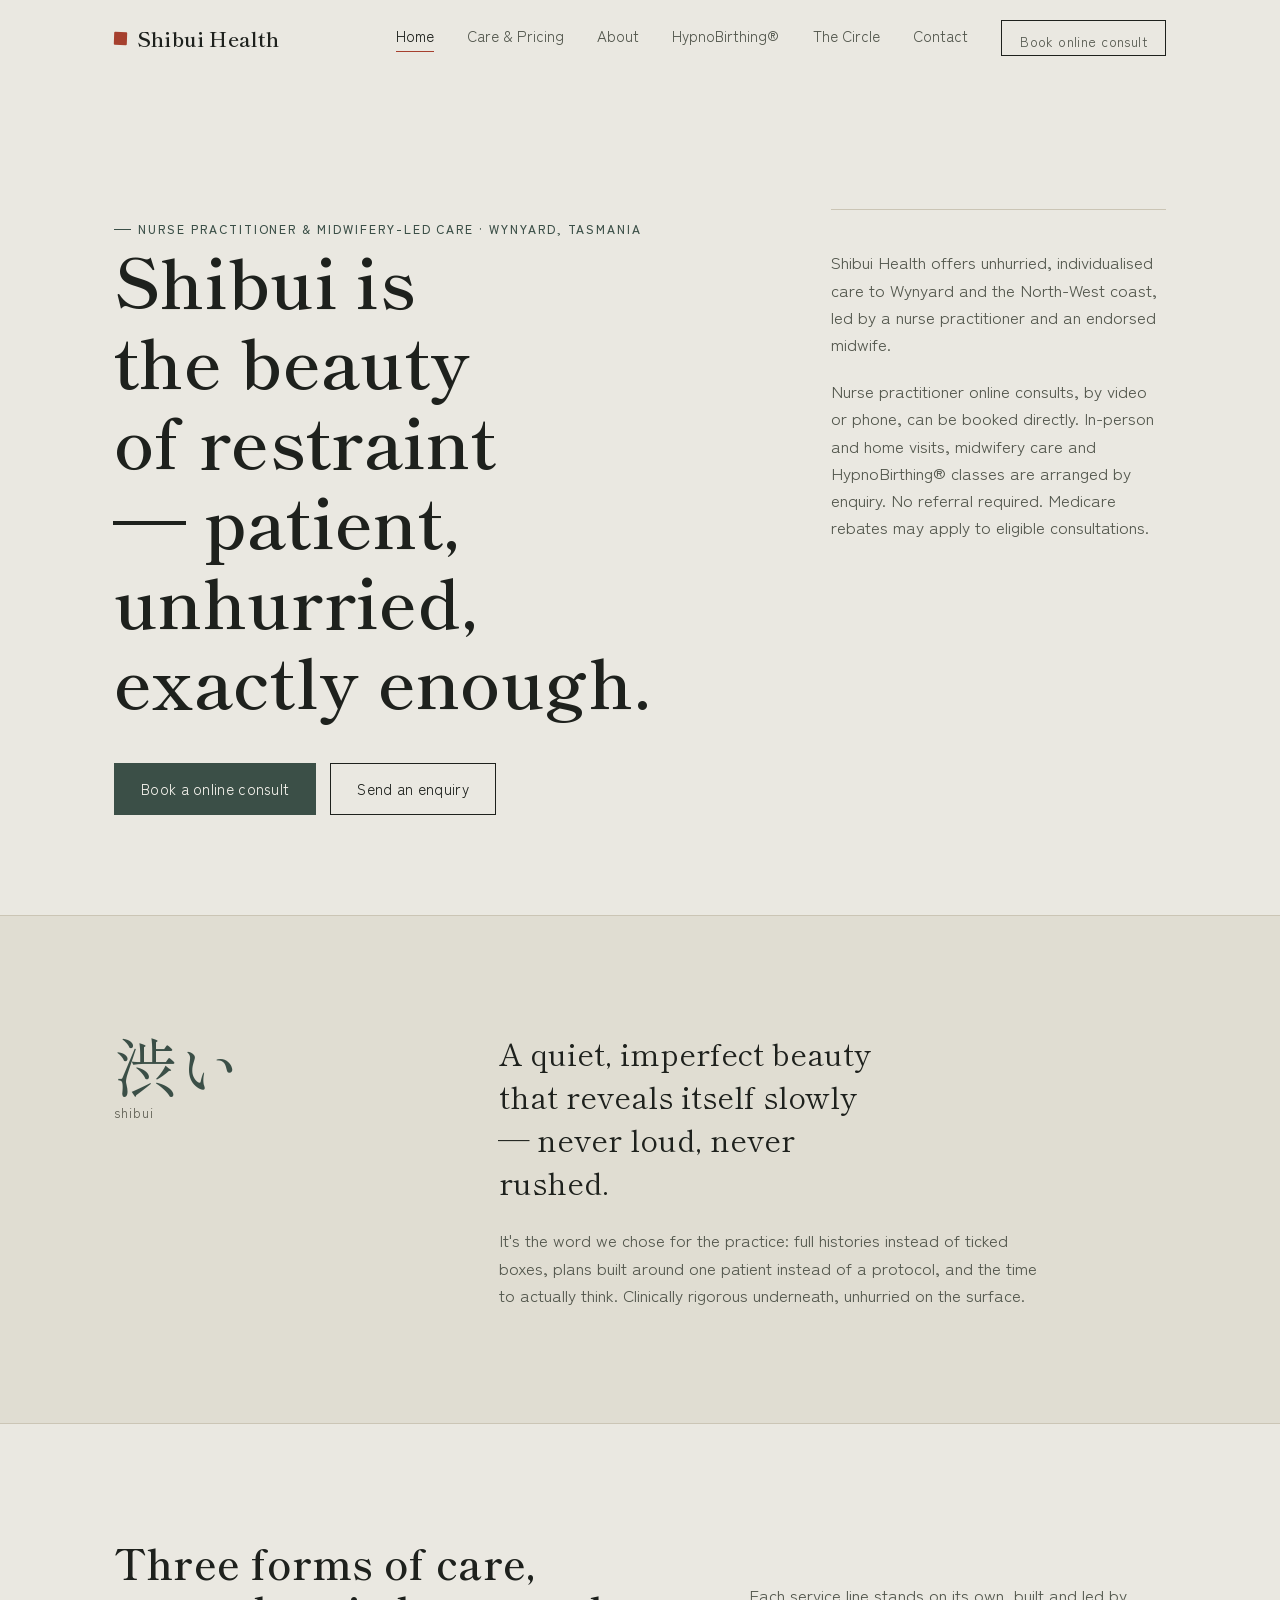
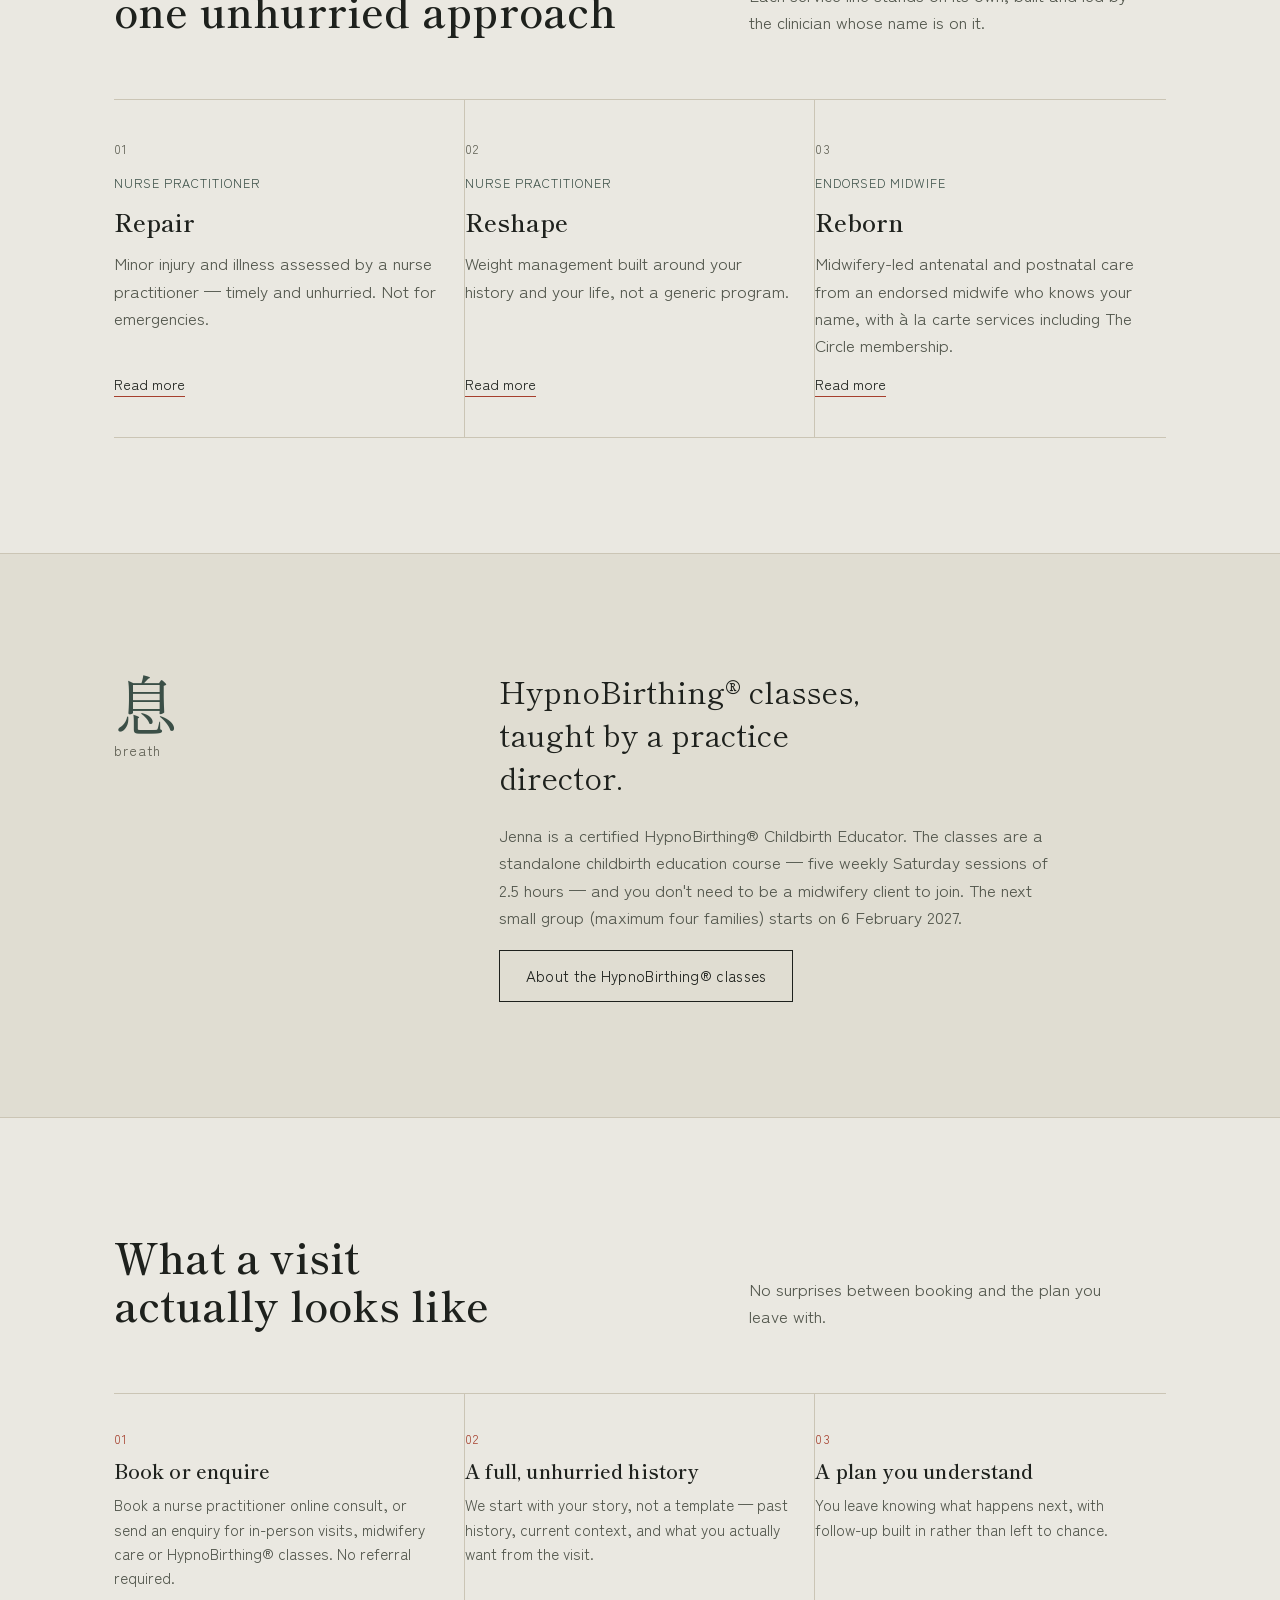
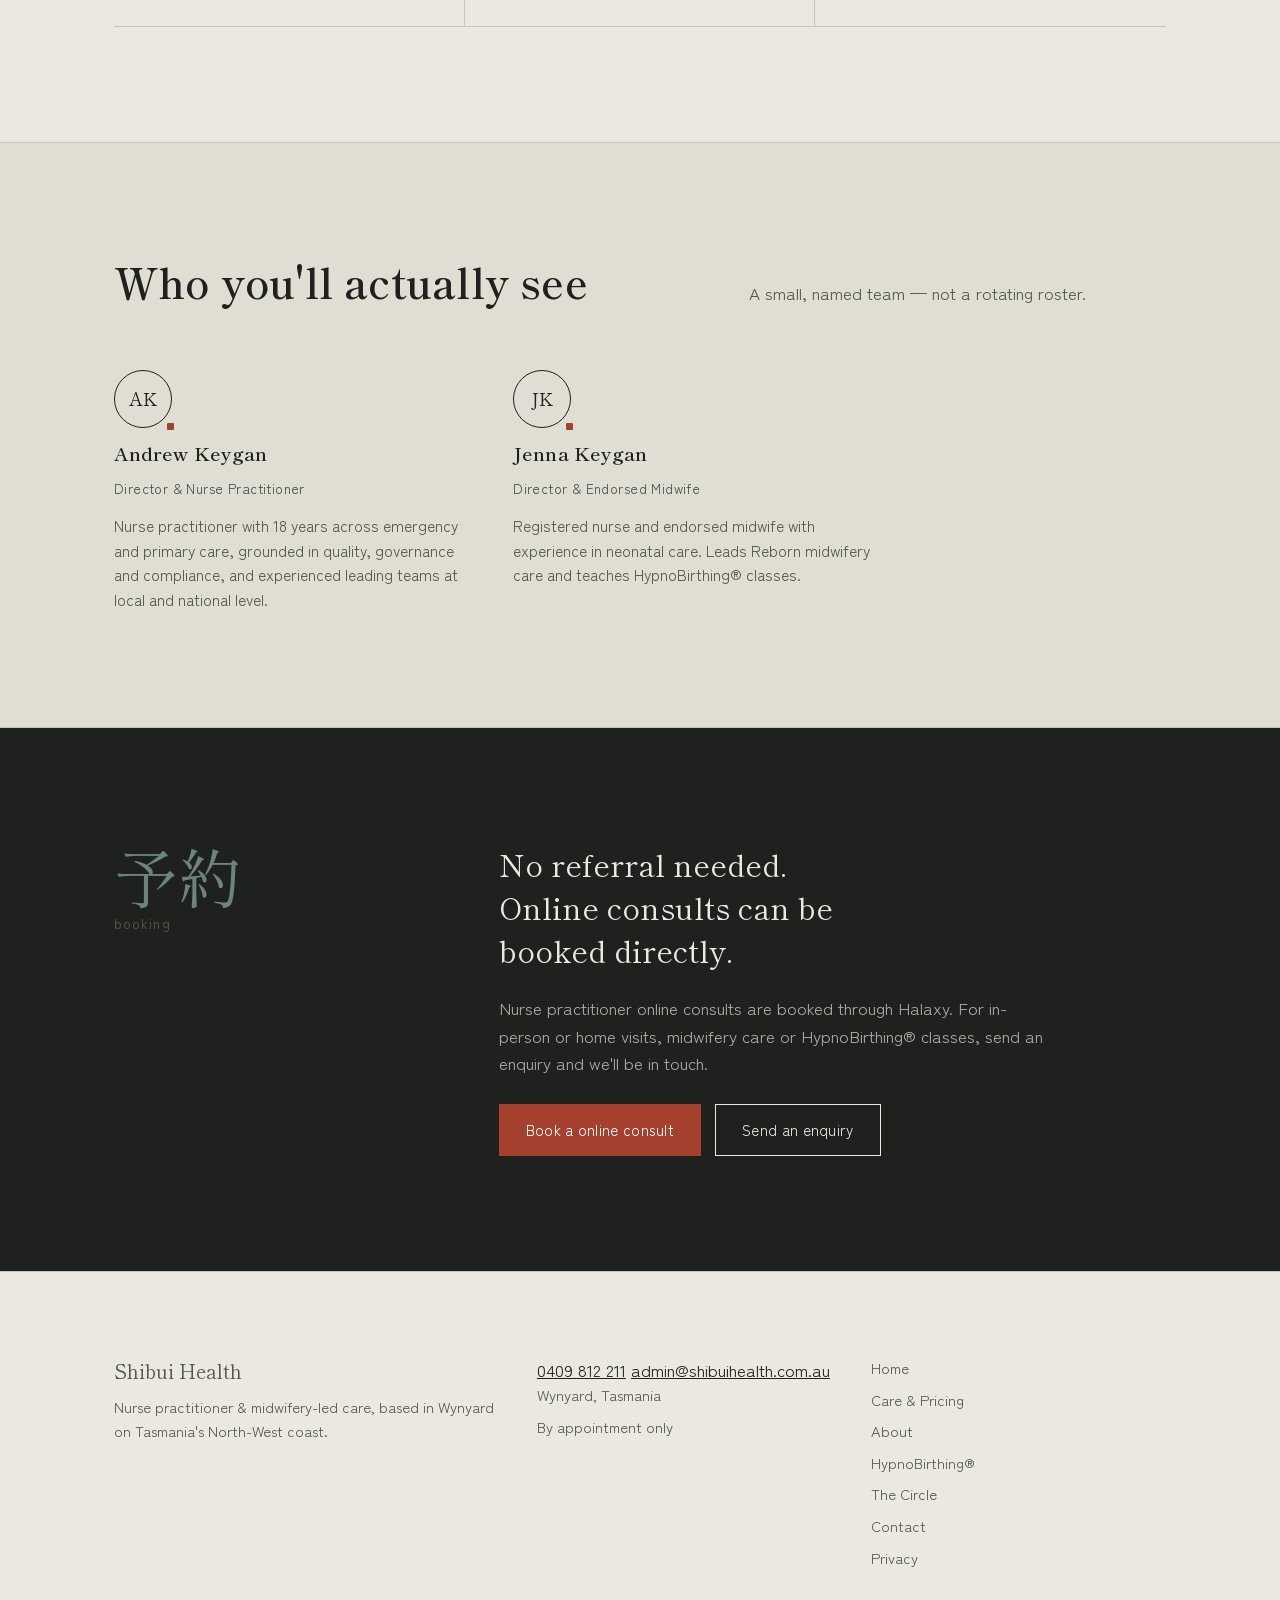
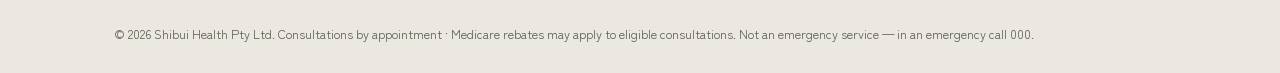
==== commit 1be8f33a: "Add The Circle membership page with live Stripe billing (#2) * Add The Circle member hub page (draft" ====
--- a/index.html
+++ b/index.html
@@ -4,9 +4,9 @@
 <meta charset="UTF-8">
 <meta name="viewport" content="width=device-width, initial-scale=1, viewport-fit=cover">
 <title>Shibui Health — nurse practitioner &amp; midwifery-led care, Wynyard</title>
-<meta name="description" content="Shibui Health is an independent nurse practitioner and midwifery-led practice in Wynyard, Tasmania. Phone consults can be booked online; in-person visits, midwifery care and HypnoBirthing® classes by enquiry.">
+<meta name="description" content="Shibui Health is an independent nurse practitioner and midwifery-led practice in Wynyard, Tasmania. Online consults, by video or phone, can be booked directly; in-person visits, midwifery care and HypnoBirthing® classes by enquiry.">
 <meta property="og:title" content="Shibui Health — nurse practitioner &amp; midwifery-led care, Wynyard">
-<meta property="og:description" content="Shibui Health is an independent nurse practitioner and midwifery-led practice in Wynyard, Tasmania. Phone consults can be booked online; in-person visits, midwifery care and HypnoBirthing® classes by enquiry.">
+<meta property="og:description" content="Shibui Health is an independent nurse practitioner and midwifery-led practice in Wynyard, Tasmania. Online consults, by video or phone, can be booked directly; in-person visits, midwifery care and HypnoBirthing® classes by enquiry.">
 <meta property="og:type" content="website">
 <meta property="og:locale" content="en_AU">
 <link rel="preconnect" href="https://fonts.googleapis.com">
@@ -40,7 +40,7 @@
       <a href="hypnobirthing.html">HypnoBirthing®</a>
       <a href="circle.html">The Circle</a>
       <a href="contact.html">Contact</a>
-      <a href="https://www.halaxy.com/profile/shibui-health/location/1097131" class="nav-book" target="_blank" rel="noopener">Book phone consult</a>
+      <a href="https://www.halaxy.com/profile/shibui-health/location/1097131" class="nav-book" target="_blank" rel="noopener">Book online consult</a>
     </nav>
     <button class="nav-toggle" id="navToggle" aria-expanded="false" aria-controls="siteNav">Menu</button>
   </div>
@@ -54,13 +54,13 @@
         <p class="eyebrow reveal">Nurse practitioner &amp; midwifery-led care · Wynyard, Tasmania</p>
         <h1 class="reveal">Shibui is the beauty of restraint — patient, unhurried, exactly enough.</h1>
         <div class="hero-actions reveal">
-          <a href="https://www.halaxy.com/profile/shibui-health/location/1097131" class="btn btn-solid" target="_blank" rel="noopener">Book a phone consult</a>
+          <a href="https://www.halaxy.com/profile/shibui-health/location/1097131" class="btn btn-solid" target="_blank" rel="noopener">Book a online consult</a>
           <a href="contact.html#enquiry" class="btn">Send an enquiry</a>
         </div>
       </div>
       <div class="hero-aside reveal">
         <p>Shibui Health offers unhurried, individualised care to Wynyard and the North-West coast, led by a nurse practitioner and an endorsed midwife.</p>
-        <p>Nurse practitioner phone consults can be booked online. In-person and home visits, midwifery care and HypnoBirthing® classes are arranged by enquiry. No referral required. Medicare rebates may apply to eligible consultations.</p>
+        <p>Nurse practitioner online consults, by video or phone, can be booked directly. In-person and home visits, midwifery care and HypnoBirthing® classes are arranged by enquiry. No referral required. Medicare rebates may apply to eligible consultations.</p>
       </div>
     </div>
   </section>
@@ -130,7 +130,7 @@
         <div class="step">
           <span class="index">01</span>
           <h3>Book or enquire</h3>
-          <p>Book a nurse practitioner phone consult online, or send an enquiry for in-person visits, midwifery care or HypnoBirthing® classes. No referral required.</p>
+          <p>Book a nurse practitioner online consult, or send an enquiry for in-person visits, midwifery care or HypnoBirthing® classes. No referral required.</p>
         </div>
         <div class="step">
           <span class="index">02</span>
@@ -173,10 +173,10 @@
     <div class="container statement reveal">
       <div class="glyph"><span lang="ja" aria-hidden="true">予約</span><small>booking</small></div>
       <div>
-        <blockquote>No referral needed. Phone consults can be booked online.</blockquote>
-        <p class="statement-body">Nurse practitioner phone consults are booked through Halaxy. For in-person or home visits, midwifery care or HypnoBirthing® classes, send an enquiry and we'll be in touch.</p>
+        <blockquote>No referral needed. Online consults can be booked directly.</blockquote>
+        <p class="statement-body">Nurse practitioner online consults are booked through Halaxy. For in-person or home visits, midwifery care or HypnoBirthing® classes, send an enquiry and we'll be in touch.</p>
         <div class="hero-actions" style="margin-top:28px;">
-          <a href="https://www.halaxy.com/profile/shibui-health/location/1097131" class="btn btn-solid" target="_blank" rel="noopener">Book a phone consult</a>
+          <a href="https://www.halaxy.com/profile/shibui-health/location/1097131" class="btn btn-solid" target="_blank" rel="noopener">Book a online consult</a>
           <a href="contact.html#enquiry" class="btn">Send an enquiry</a>
         </div>
       </div>
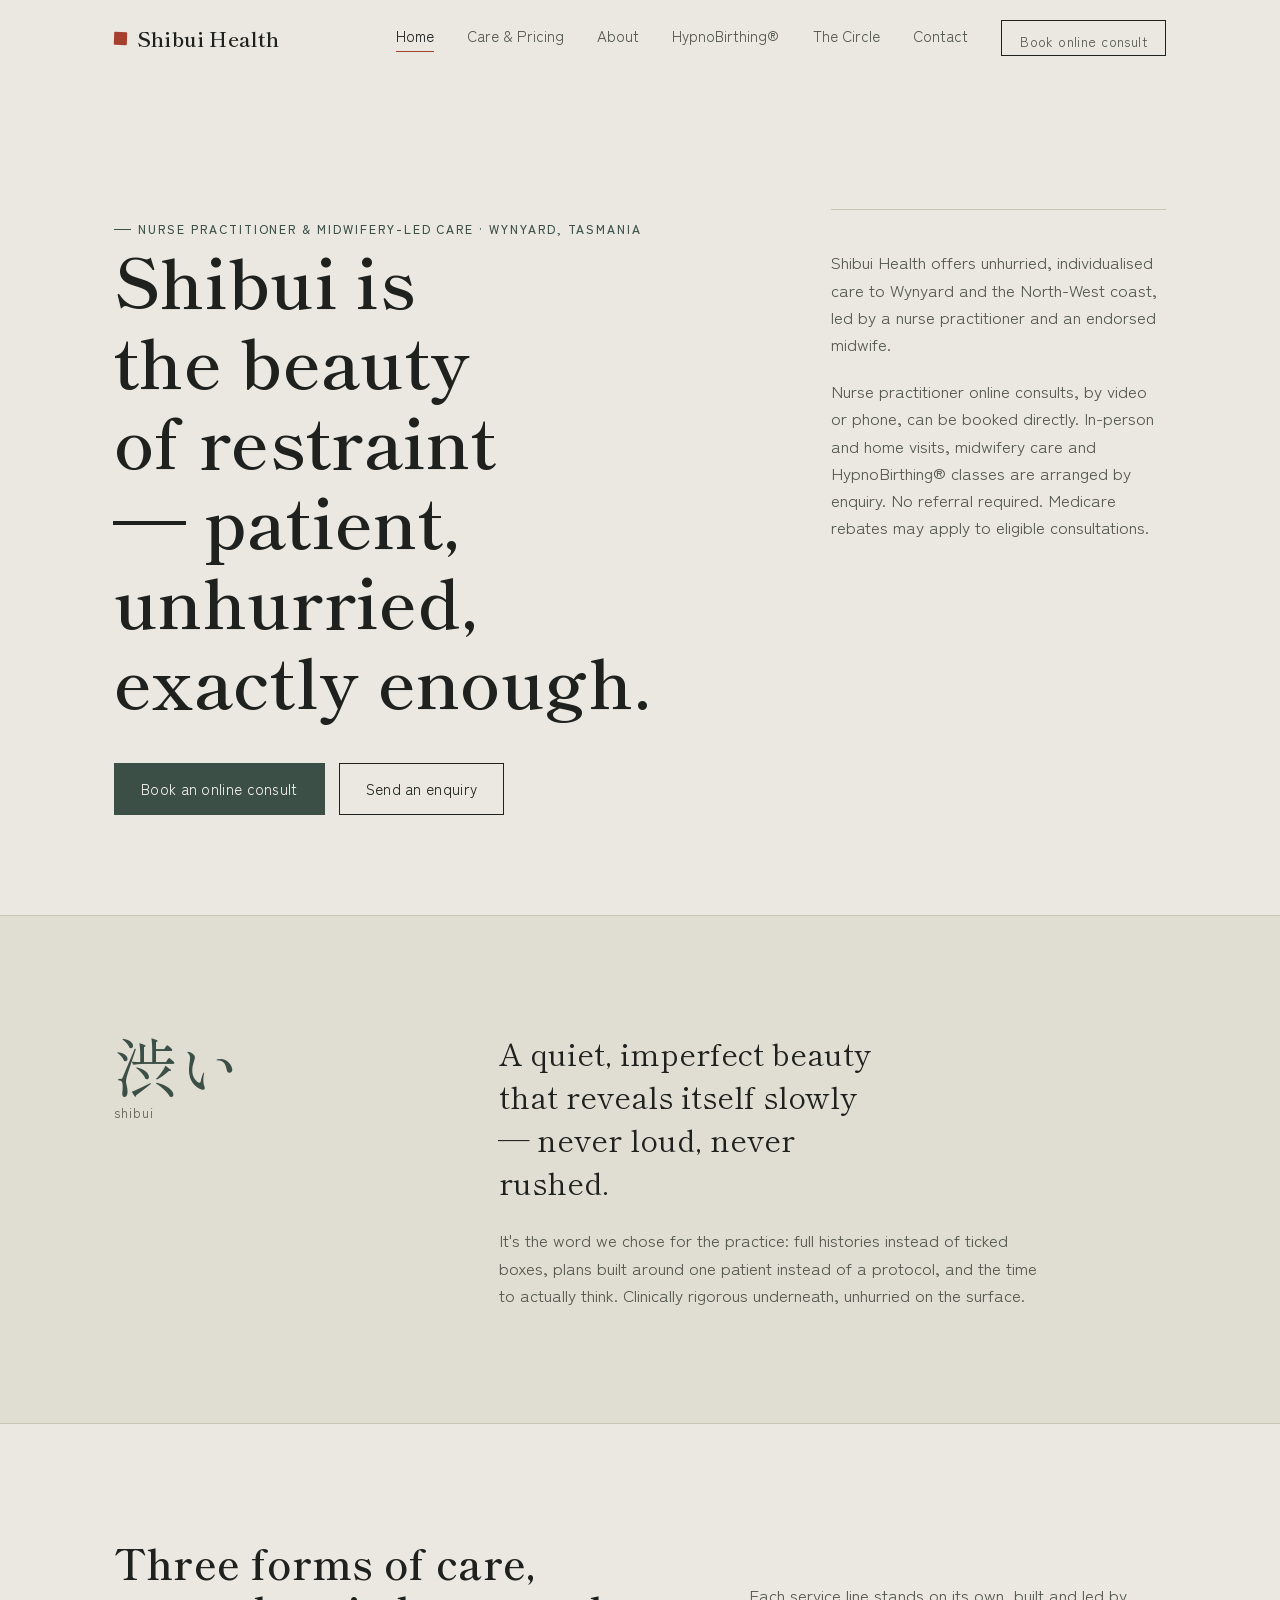
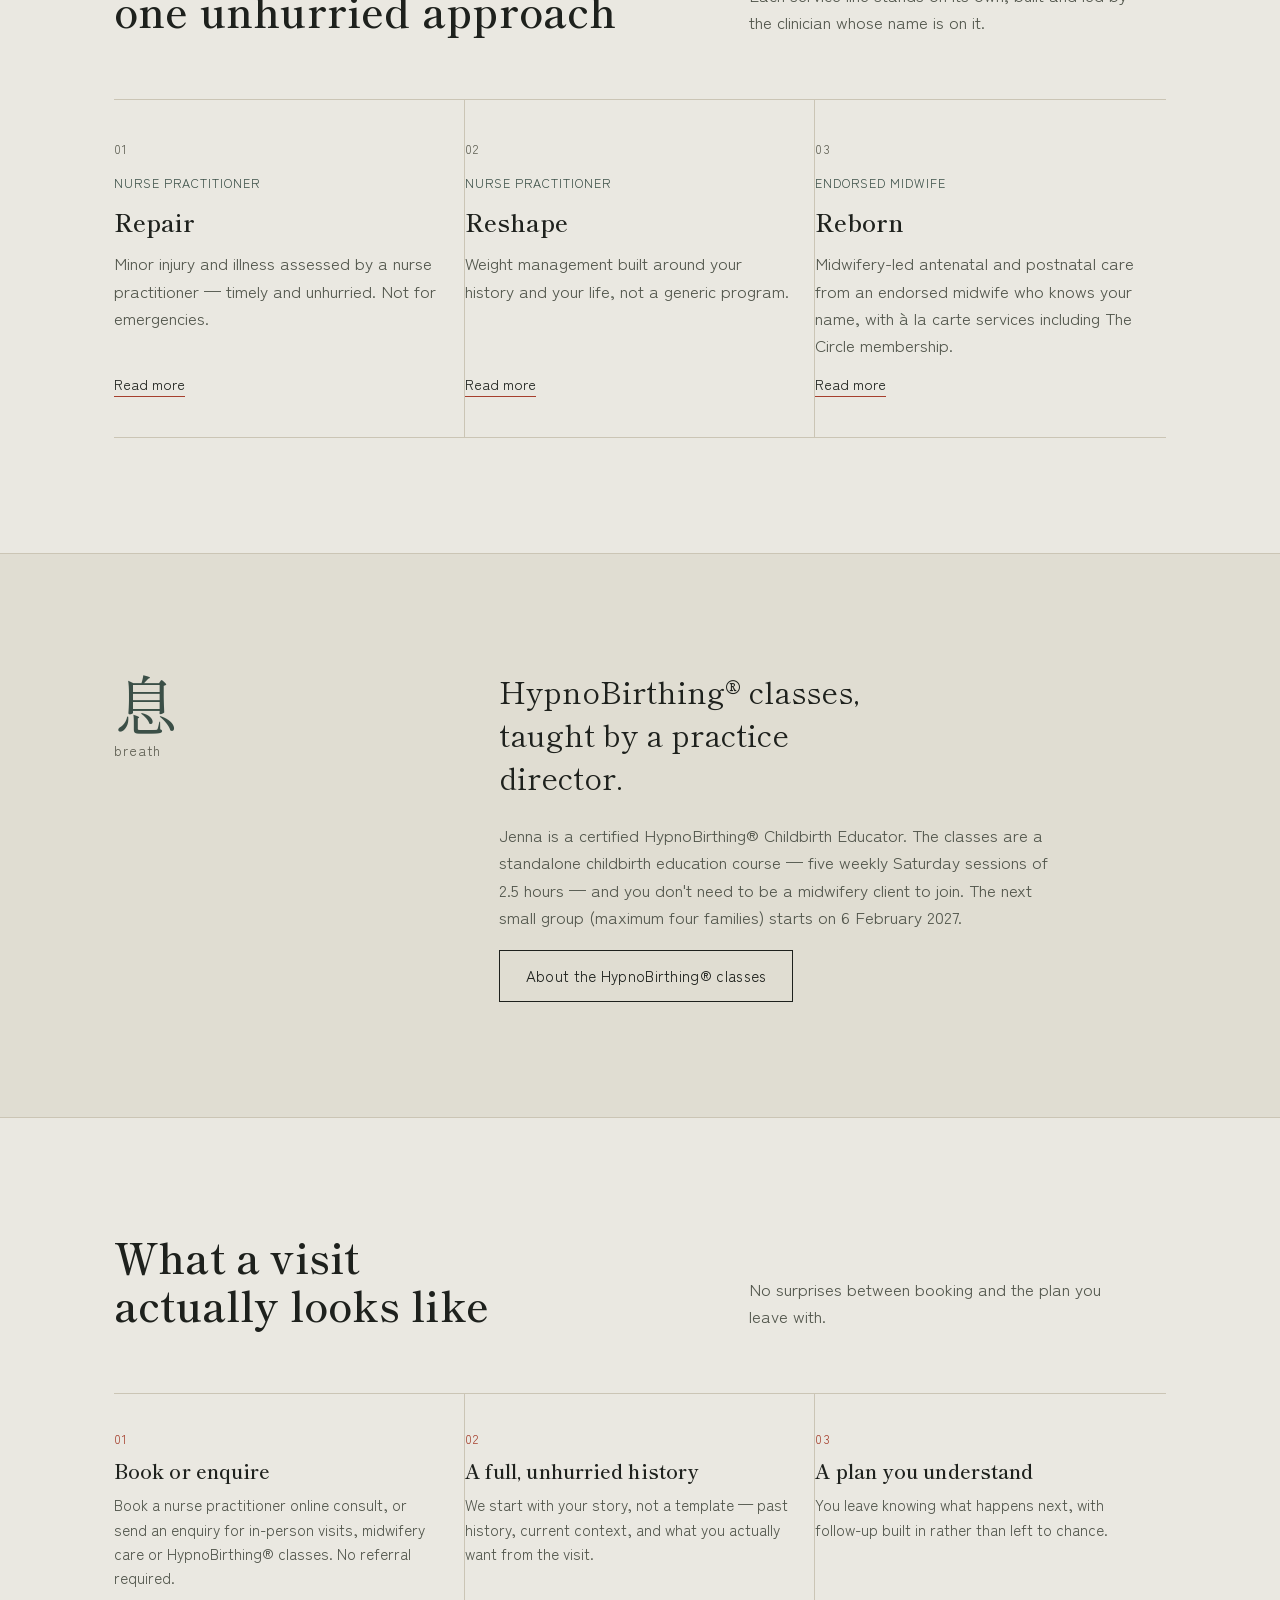
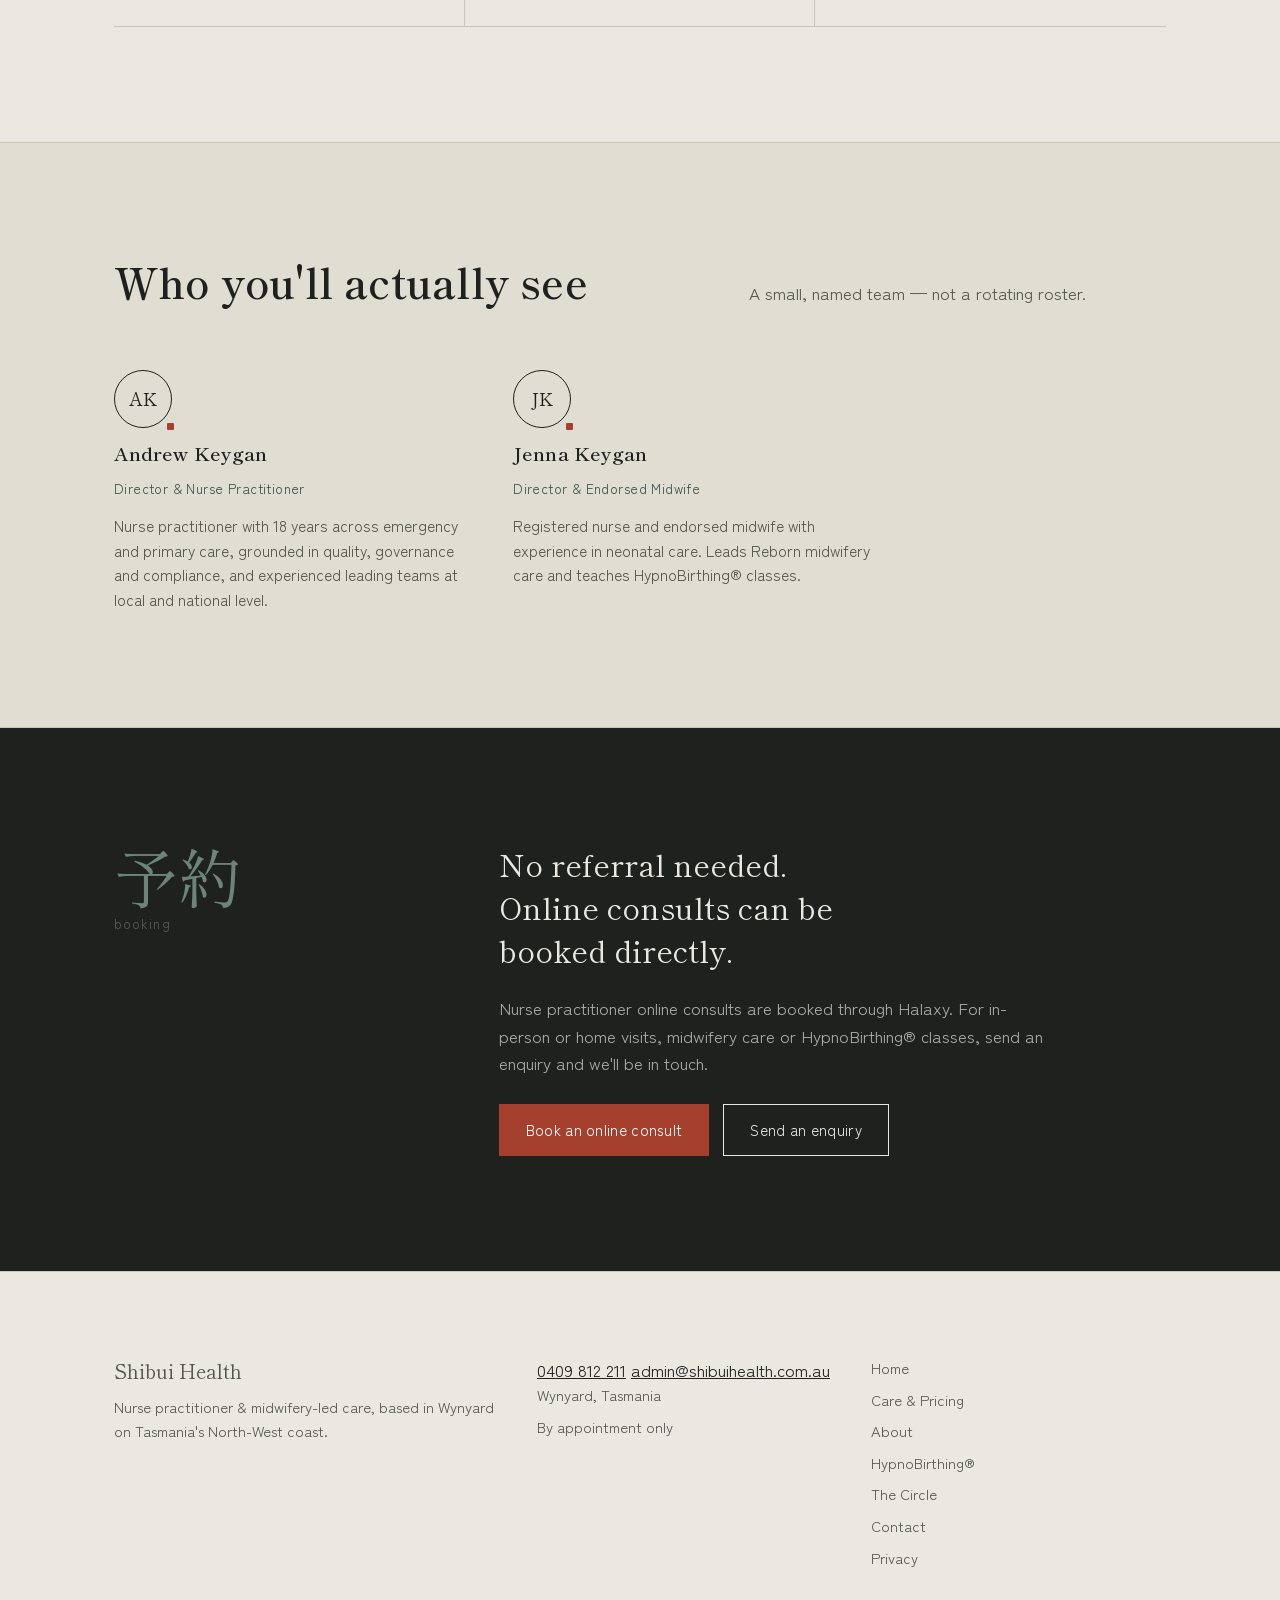
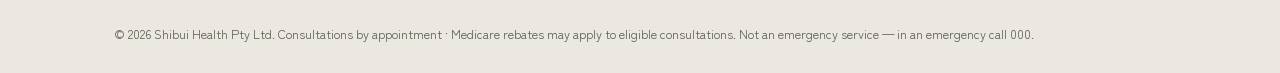
==== commit 52fa90ae: "Fix booking copy: 'Book an online consult', and align the Circle page nav Two slips from the switch " ====
--- a/index.html
+++ b/index.html
@@ -54,7 +54,7 @@
         <p class="eyebrow reveal">Nurse practitioner &amp; midwifery-led care · Wynyard, Tasmania</p>
         <h1 class="reveal">Shibui is the beauty of restraint — patient, unhurried, exactly enough.</h1>
         <div class="hero-actions reveal">
-          <a href="https://www.halaxy.com/profile/shibui-health/location/1097131" class="btn btn-solid" target="_blank" rel="noopener">Book a online consult</a>
+          <a href="https://www.halaxy.com/profile/shibui-health/location/1097131" class="btn btn-solid" target="_blank" rel="noopener">Book an online consult</a>
           <a href="contact.html#enquiry" class="btn">Send an enquiry</a>
         </div>
       </div>
@@ -176,7 +176,7 @@
         <blockquote>No referral needed. Online consults can be booked directly.</blockquote>
         <p class="statement-body">Nurse practitioner online consults are booked through Halaxy. For in-person or home visits, midwifery care or HypnoBirthing® classes, send an enquiry and we'll be in touch.</p>
         <div class="hero-actions" style="margin-top:28px;">
-          <a href="https://www.halaxy.com/profile/shibui-health/location/1097131" class="btn btn-solid" target="_blank" rel="noopener">Book a online consult</a>
+          <a href="https://www.halaxy.com/profile/shibui-health/location/1097131" class="btn btn-solid" target="_blank" rel="noopener">Book an online consult</a>
           <a href="contact.html#enquiry" class="btn">Send an enquiry</a>
         </div>
       </div>
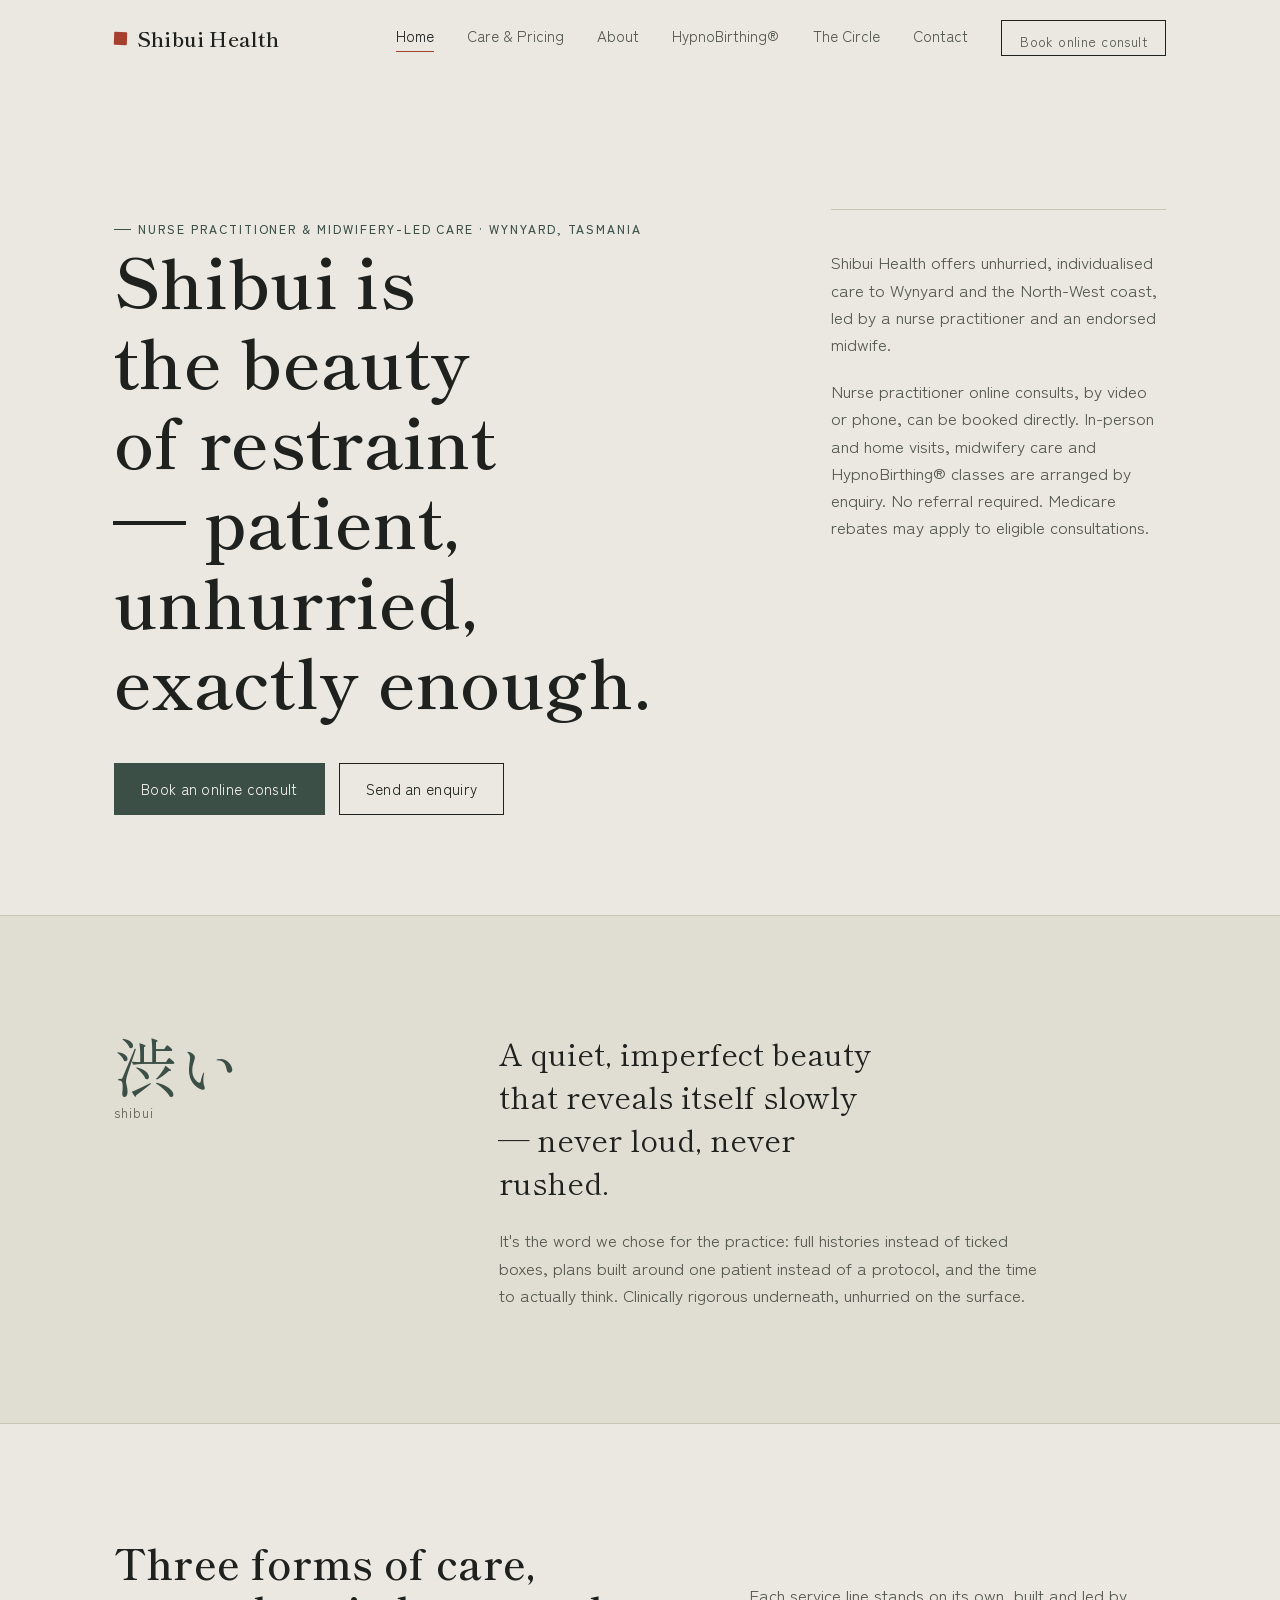
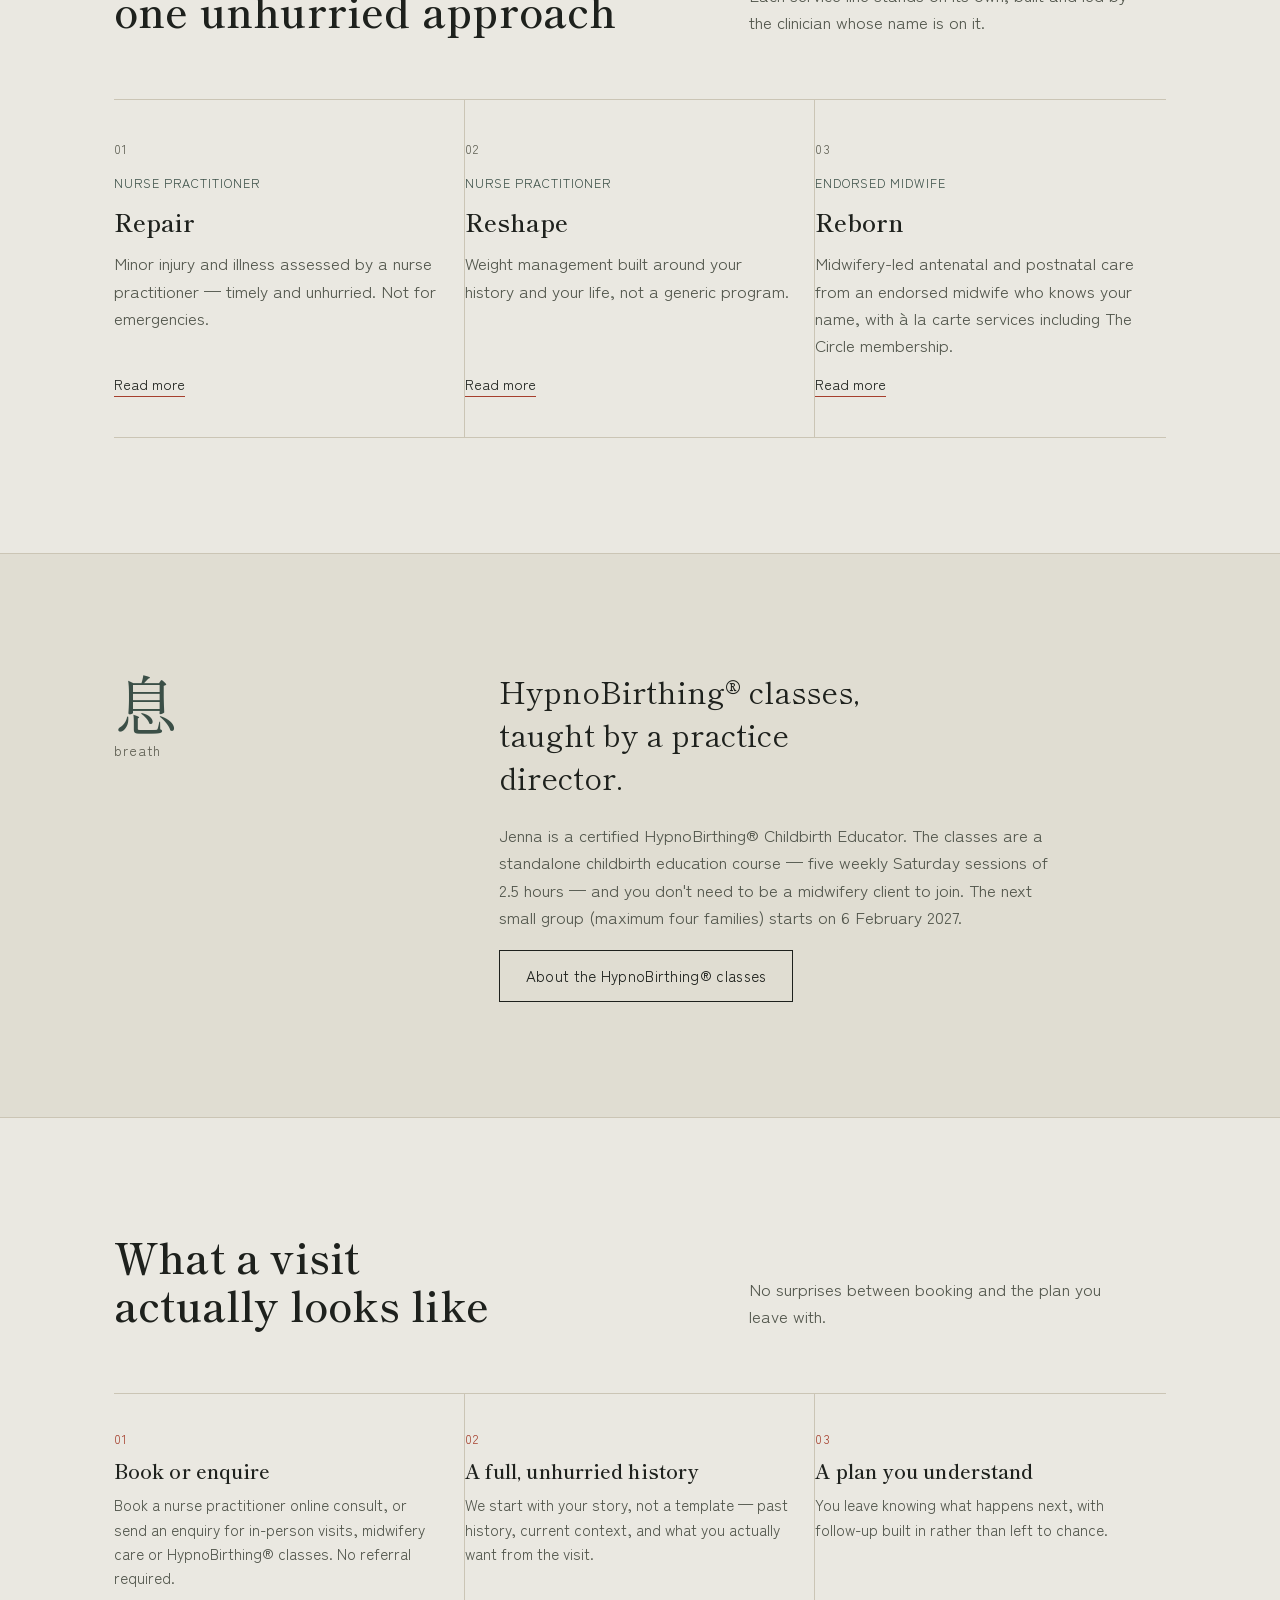
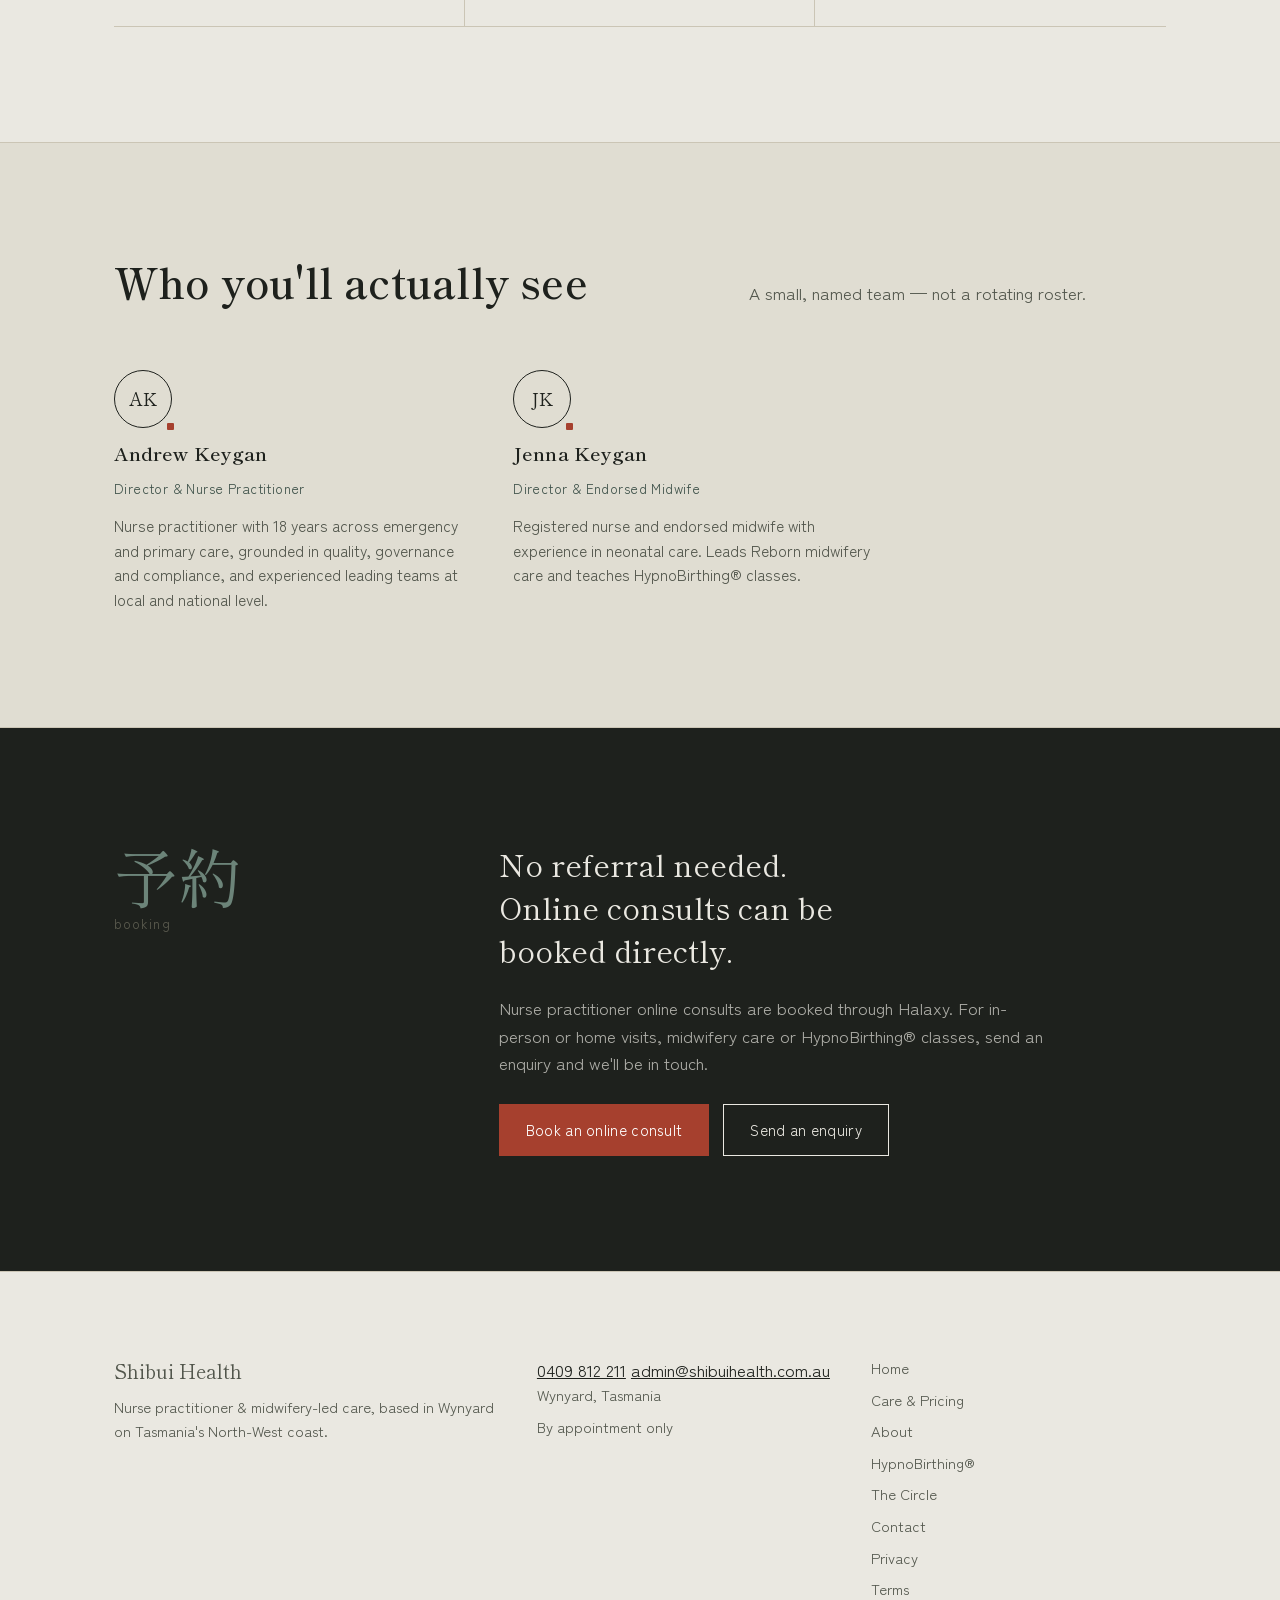
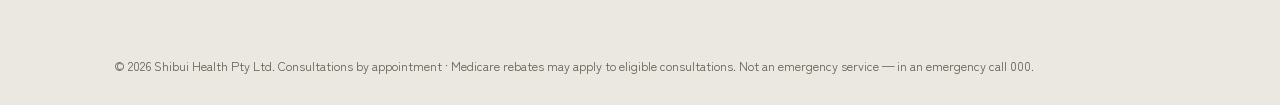
==== commit dd1e388b: "Add terms page and link it from every footer New /terms page covering consultations, both Circle mem" ====
--- a/index.html
+++ b/index.html
@@ -205,6 +205,7 @@
       <a href="circle.html">The Circle</a>
       <a href="contact.html">Contact</a>
       <a href="privacy.html">Privacy</a>
+      <a href="terms.html">Terms</a>
     </div>
   </div>
   <p class="footer-legal">© <span id="year"></span> Shibui Health Pty Ltd. Consultations by appointment · Medicare rebates may apply to eligible consultations. Not an emergency service — in an emergency call 000.</p>
--- a/styles.css
+++ b/styles.css
@@ -562,45 +562,87 @@
 }
 
 /* ==========================================================================
-   Pricing table
-   ========================================================================== */
-.pricing-table {
-  width: 100%;
-  border-collapse: collapse;
-}
-
-.pricing-table caption { text-align: left; margin-bottom: 14px; color: var(--ink-faint); font-size: 0.86rem; }
-
-.pricing-table th {
-  text-align: left;
-  font-size: 0.76rem;
-  letter-spacing: 0.1em;
+   Consultation fees — grouped by service
+   ========================================================================== */
+.fee-caption { color: var(--ink-faint); font-size: 0.86rem; margin: 0 0 22px; }
+
+.fee-group { margin-bottom: clamp(34px, 5vw, 52px); }
+.fee-group:last-of-type { margin-bottom: 0; }
+
+.group-head {
+  display: flex;
+  justify-content: space-between;
+  align-items: baseline;
+  gap: 1rem;
+  flex-wrap: wrap;
+  padding-bottom: 12px;
+  border-bottom: 1px solid var(--ink);
+}
+
+.group-head .svc { font-family: var(--font-display); font-size: 1.3rem; letter-spacing: 0.005em; }
+
+.group-head .prov {
+  font-size: 0.72rem;
+  letter-spacing: 0.16em;
   text-transform: uppercase;
-  color: var(--ink-faint);
+  color: var(--pine);
   font-weight: 500;
-  padding-bottom: 14px;
-  border-bottom: 1px solid var(--ink);
-}
-
-.pricing-table td {
-  padding: 20px 0;
+  white-space: nowrap;
+}
+
+.fee-row {
+  display: grid;
+  grid-template-columns: 1fr auto;
+  gap: 1rem 1.5rem;
+  align-items: baseline;
+  padding-block: 18px;
   border-bottom: 1px solid var(--line);
-  vertical-align: top;
-}
-
-.pricing-table td.who { font-family: var(--font-display); font-size: 1.08rem; }
-.pricing-table td.what { color: var(--ink-soft); font-size: 0.92rem; }
-
-.pricing-table td.price {
+}
+
+.fee-row .item { font-family: var(--font-display); font-size: 1.06rem; }
+
+.fee-row .item small {
+  display: block;
+  font-family: var(--font-body);
+  font-size: 0.86rem;
+  color: var(--ink-soft);
+  margin-top: 3px;
+  max-width: 48ch;
+  line-height: 1.5;
+}
+
+.fee-row .fee {
   text-align: right;
   font-variant-numeric: tabular-nums;
   font-size: 1.2rem;
   white-space: nowrap;
 }
 
-.pricing-table td.price small { display: block; font-size: 0.68rem; color: var(--ink-faint); font-weight: 400; margin-top: 2px; }
-
-.table-scroll { overflow-x: auto; }
+.fee-row .fee small { display: block; font-size: 0.68rem; color: var(--ink-faint); font-weight: 400; margin-top: 2px; letter-spacing: 0.04em; }
+
+.fee-row .fee .pre {
+  font-size: 0.78rem;
+  color: var(--ink-faint);
+  letter-spacing: 0.06em;
+  text-transform: uppercase;
+  margin-right: 0.35rem;
+  vertical-align: 0.18em;
+}
+
+.fee-row .fee.word {
+  font-family: var(--font-body);
+  font-size: 0.84rem;
+  letter-spacing: 0.14em;
+  text-transform: uppercase;
+  color: var(--pine);
+  font-weight: 500;
+}
+
+@media (max-width: 480px) {
+  .fee-row { grid-template-columns: 1fr; gap: 0.4rem; }
+  .fee-row .fee { text-align: left; }
+  .fee-row .fee small { display: inline; margin-left: 0.4rem; }
+}
 
 .pricing-note {
   margin-top: 20px;
@@ -918,6 +960,11 @@
 .plan-price { margin-top: 14px; font-family: var(--font-display); font-size: clamp(2.2rem, 5vw, 3rem); line-height: 1; }
 .plan-price span { font-family: var(--font-body); font-size: 0.95rem; color: var(--ink-faint); }
 .plan-sub { margin-top: 10px; color: var(--ink-faint); font-size: 0.88rem; }
+.plan-alt {
+  margin-top: 16px; padding-top: 14px; border-top: 1px solid var(--line);
+  color: var(--ink-soft); font-size: 0.9rem; line-height: 1.55; max-width: 34ch;
+}
+.plan-alt strong { color: var(--ink); font-weight: 500; }
 .plan-list { list-style: none; margin: 0; padding: 0; display: flex; flex-direction: column; }
 .plan-list li {
   padding: 14px 0 14px 26px;
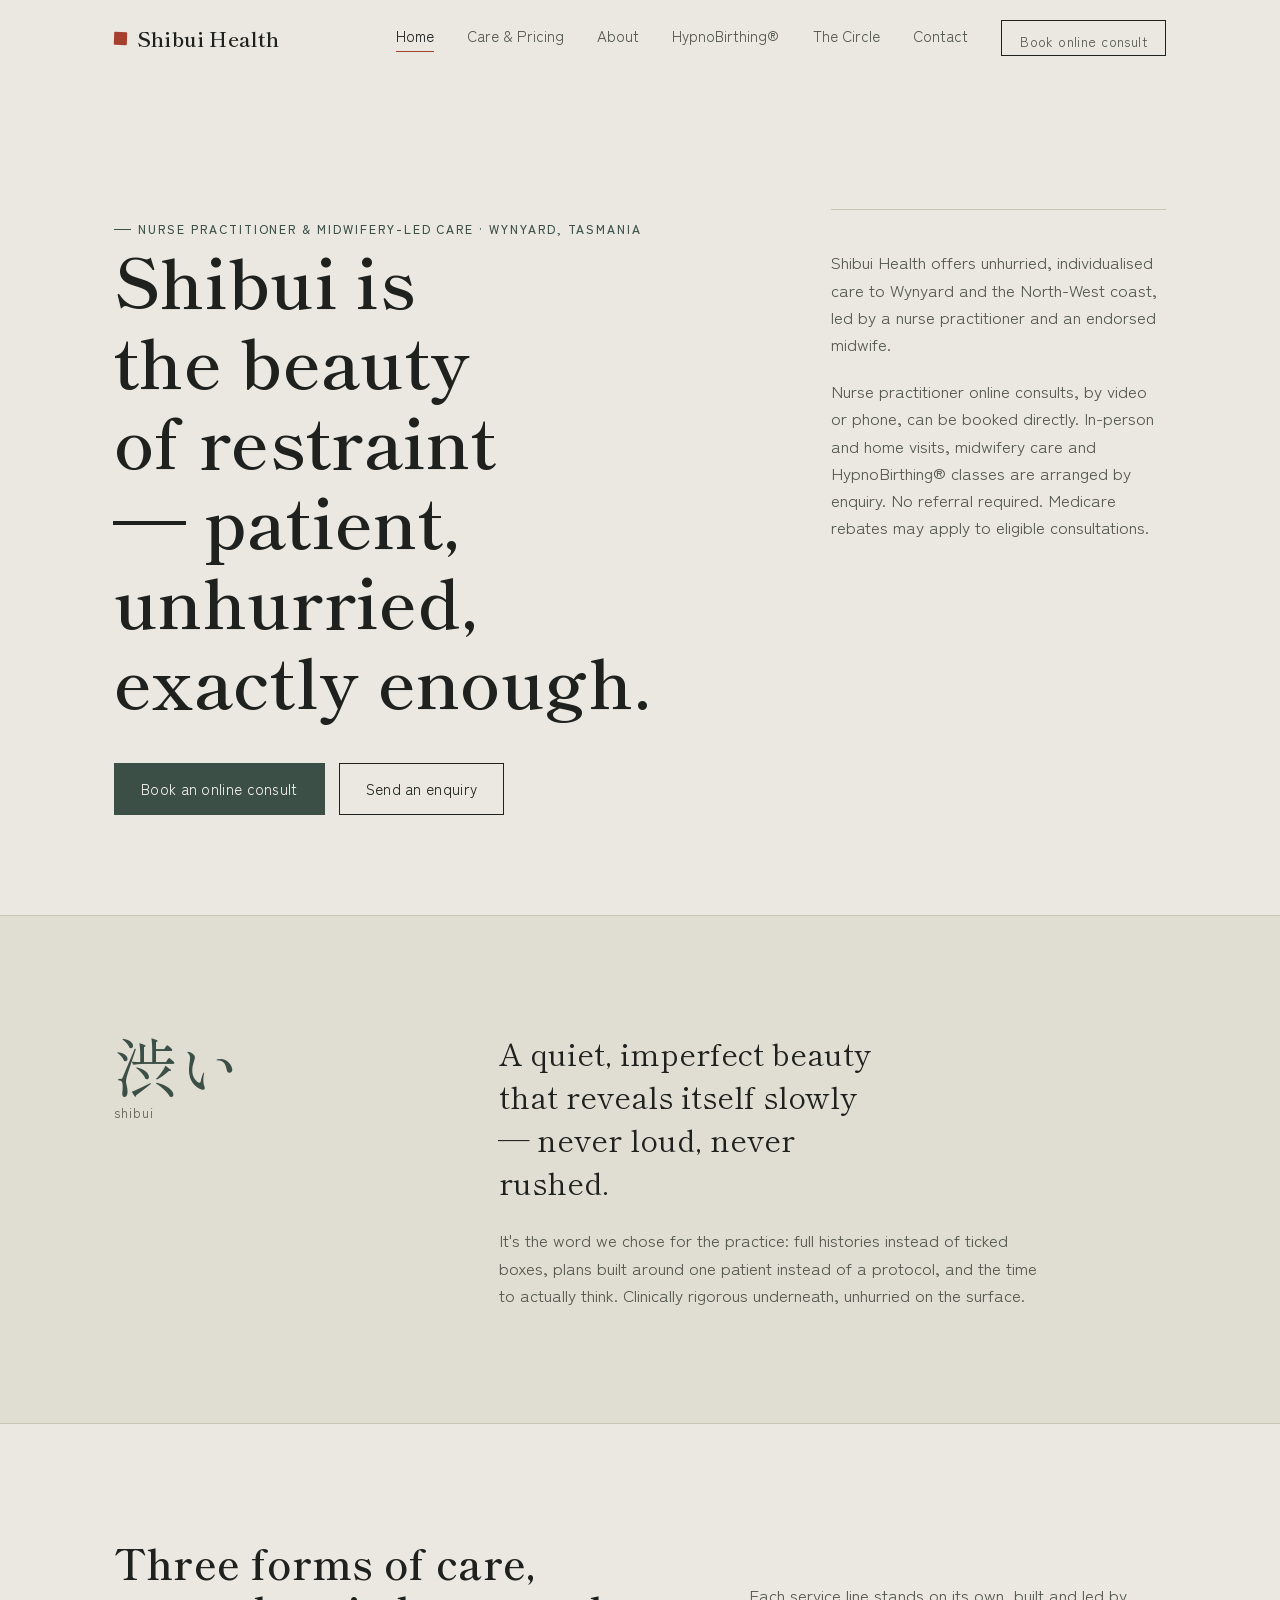
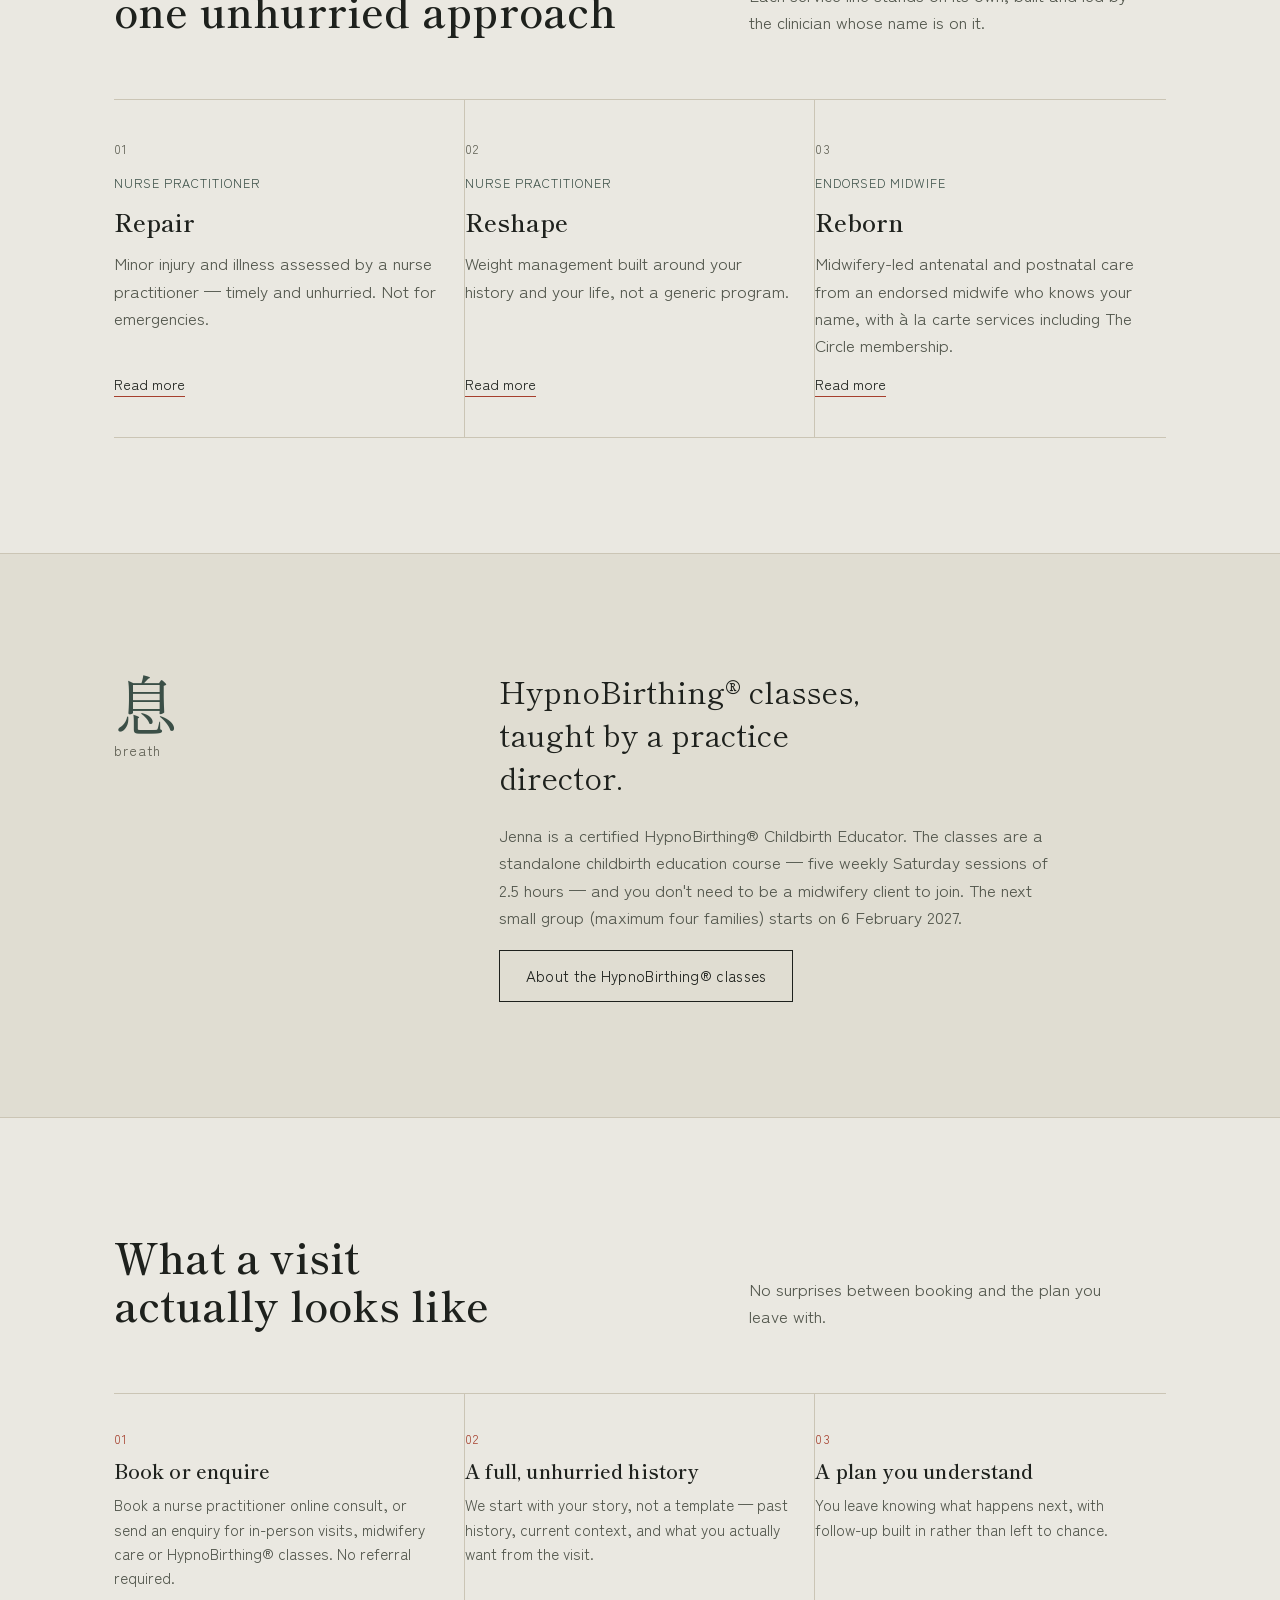
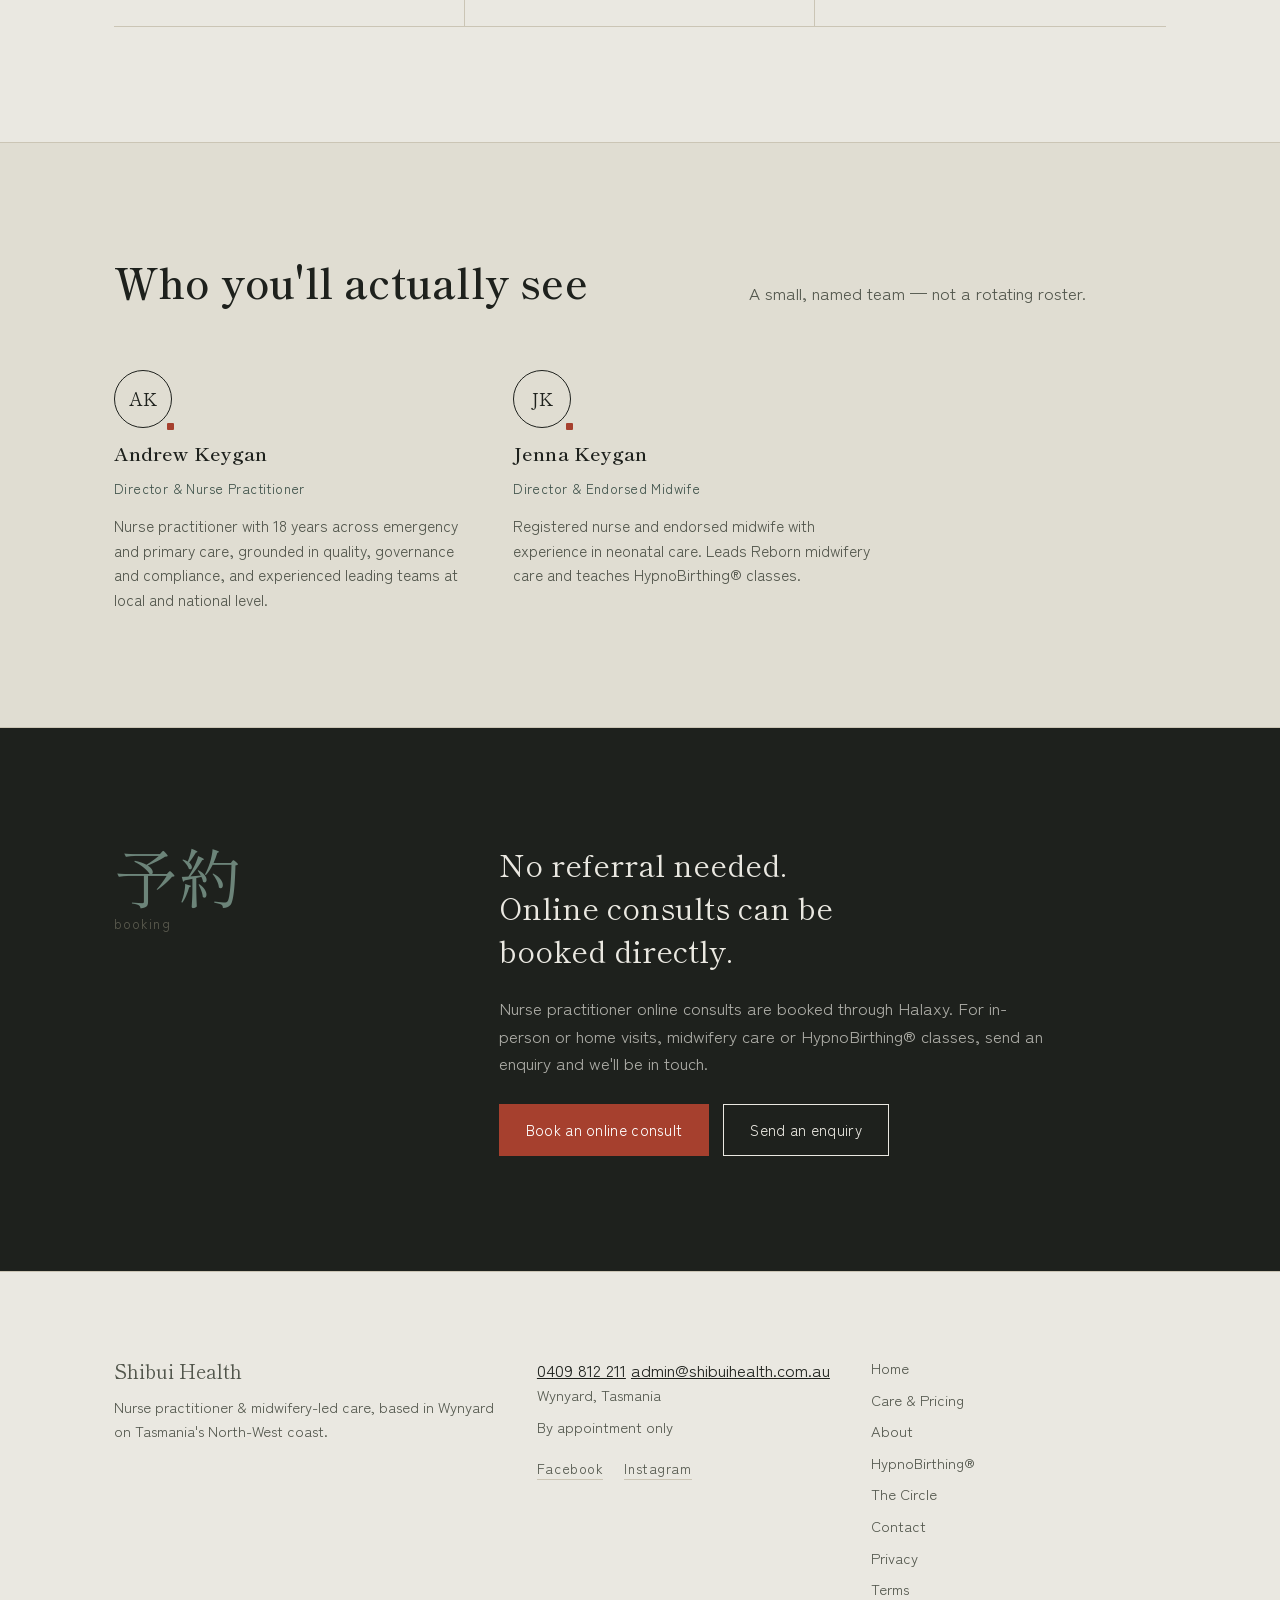
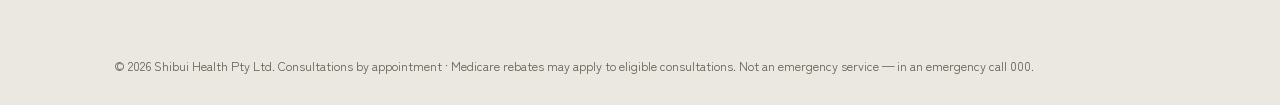
==== commit 0e37e6eb: "Add search and social discovery foundations - Share card image; og:image, og:url, twitter card on ev" ====
--- a/index.html
+++ b/index.html
@@ -8,22 +8,60 @@
 <meta property="og:title" content="Shibui Health — nurse practitioner &amp; midwifery-led care, Wynyard">
 <meta property="og:description" content="Shibui Health is an independent nurse practitioner and midwifery-led practice in Wynyard, Tasmania. Online consults, by video or phone, can be booked directly; in-person visits, midwifery care and HypnoBirthing® classes by enquiry.">
 <meta property="og:type" content="website">
+<meta property="og:url" content="https://shibuihealth.com.au/">
+<meta property="og:image" content="https://shibuihealth.com.au/images/share-card.jpg">
+<meta property="og:image:width" content="1200">
+<meta property="og:image:height" content="630">
+<meta property="og:site_name" content="Shibui Health">
+<meta name="twitter:card" content="summary_large_image">
+<meta name="twitter:image" content="https://shibuihealth.com.au/images/share-card.jpg">
 <meta property="og:locale" content="en_AU">
 <link rel="preconnect" href="https://fonts.googleapis.com">
 <link rel="preconnect" href="https://fonts.gstatic.com" crossorigin>
 <link href="https://fonts.googleapis.com/css2?family=Shippori+Mincho:wght@400;500;600;800&family=Zen+Kaku+Gothic+New:wght@300;400;500;700&display=swap" rel="stylesheet">
+<link rel="canonical" href="https://shibuihealth.com.au/">
 <link rel="stylesheet" href="styles.css">
 <script type="application/ld+json">
 {
   "@context": "https://schema.org",
   "@type": "MedicalBusiness",
+  "@id": "https://shibuihealth.com.au/#practice",
   "name": "Shibui Health",
+  "legalName": "Shibui Health Pty Ltd",
   "url": "https://shibuihealth.com.au/",
   "telephone": "+61409812211",
   "email": "admin@shibuihealth.com.au",
-  "description": "Nurse practitioner and midwifery-led practice in Wynyard, Tasmania.",
-  "address": {"@type": "PostalAddress", "addressLocality": "Wynyard", "addressRegion": "TAS", "addressCountry": "AU"},
-  "areaServed": "North-West Tasmania"
+  "image": "https://shibuihealth.com.au/images/share-card.jpg",
+  "description": "Nurse practitioner and midwifery-led practice in Wynyard, on Tasmania's North-West coast. Minor injury and illness, nurse practitioner-led weight management, midwifery-led antenatal and postnatal care, and HypnoBirthing childbirth education.",
+  "address": {"@type": "PostalAddress", "addressLocality": "Wynyard", "addressRegion": "TAS", "postalCode": "7325", "addressCountry": "AU"},
+  "sameAs": [
+    "https://www.facebook.com/profile.php?id=61564878794338",
+    "https://www.instagram.com/shibuihealthtas/",
+    "https://www.halaxy.com/profile/shibui-health/location/1097131"
+  ],
+  "areaServed": [
+    {"@type": "City", "name": "Wynyard"},
+    {"@type": "City", "name": "Burnie"},
+    {"@type": "City", "name": "Somerset"},
+    {"@type": "City", "name": "Penguin"},
+    {"@type": "City", "name": "Ulverstone"},
+    {"@type": "City", "name": "Devonport"},
+    {"@type": "City", "name": "Smithton"},
+    {"@type": "State", "name": "Tasmania"}
+  ],
+  "availableService": [
+    {"@type": "MedicalProcedure", "name": "Nurse practitioner consultation"},
+    {"@type": "MedicalProcedure", "name": "Minor injury and illness care"},
+    {"@type": "MedicalProcedure", "name": "Nurse practitioner-led weight management"},
+    {"@type": "MedicalProcedure", "name": "Midwifery-led antenatal care"},
+    {"@type": "MedicalProcedure", "name": "Midwifery-led postnatal care"}
+  ],
+  "employee": [
+    {"@type": "Person", "name": "Andrew Keygan", "jobTitle": "Nurse Practitioner", "worksFor": {"@id": "https://shibuihealth.com.au/#practice"}},
+    {"@type": "Person", "name": "Jenna Keygan", "jobTitle": "Endorsed Midwife", "worksFor": {"@id": "https://shibuihealth.com.au/#practice"}}
+  ],
+  "currenciesAccepted": "AUD",
+  "paymentAccepted": "Card, Afterpay, Zip"
 }
 </script>
 </head>
@@ -196,6 +234,8 @@
       <a href="mailto:admin@shibuihealth.com.au">admin@shibuihealth.com.au</a>
       <p>Wynyard, Tasmania</p>
       <p>By appointment only</p>
+      <a href="https://www.facebook.com/profile.php?id=61564878794338" target="_blank" rel="noopener" aria-label="Facebook">Facebook</a>
+      <a href="https://www.instagram.com/shibuihealthtas/" target="_blank" rel="noopener" aria-label="Instagram">Instagram</a>
     </div>
     <div class="footer-links">
       <a href="index.html">Home</a>
--- a/styles.css
+++ b/styles.css
@@ -1033,3 +1033,18 @@
   font-size: 0.88rem;
   color: var(--ink-soft);
 }
+
+/* Footer social links */
+.footer-contact a[aria-label="Facebook"],
+.footer-contact a[aria-label="Instagram"] {
+  display: inline-block;
+  margin-top: 10px;
+  margin-right: 16px;
+  font-size: 0.88rem;
+  letter-spacing: 0.04em;
+  color: var(--ink-soft);
+  border-bottom: 1px solid var(--line);
+  text-decoration: none;
+}
+.footer-contact a[aria-label="Facebook"]:hover,
+.footer-contact a[aria-label="Instagram"]:hover { color: var(--seal); border-bottom-color: var(--seal); }
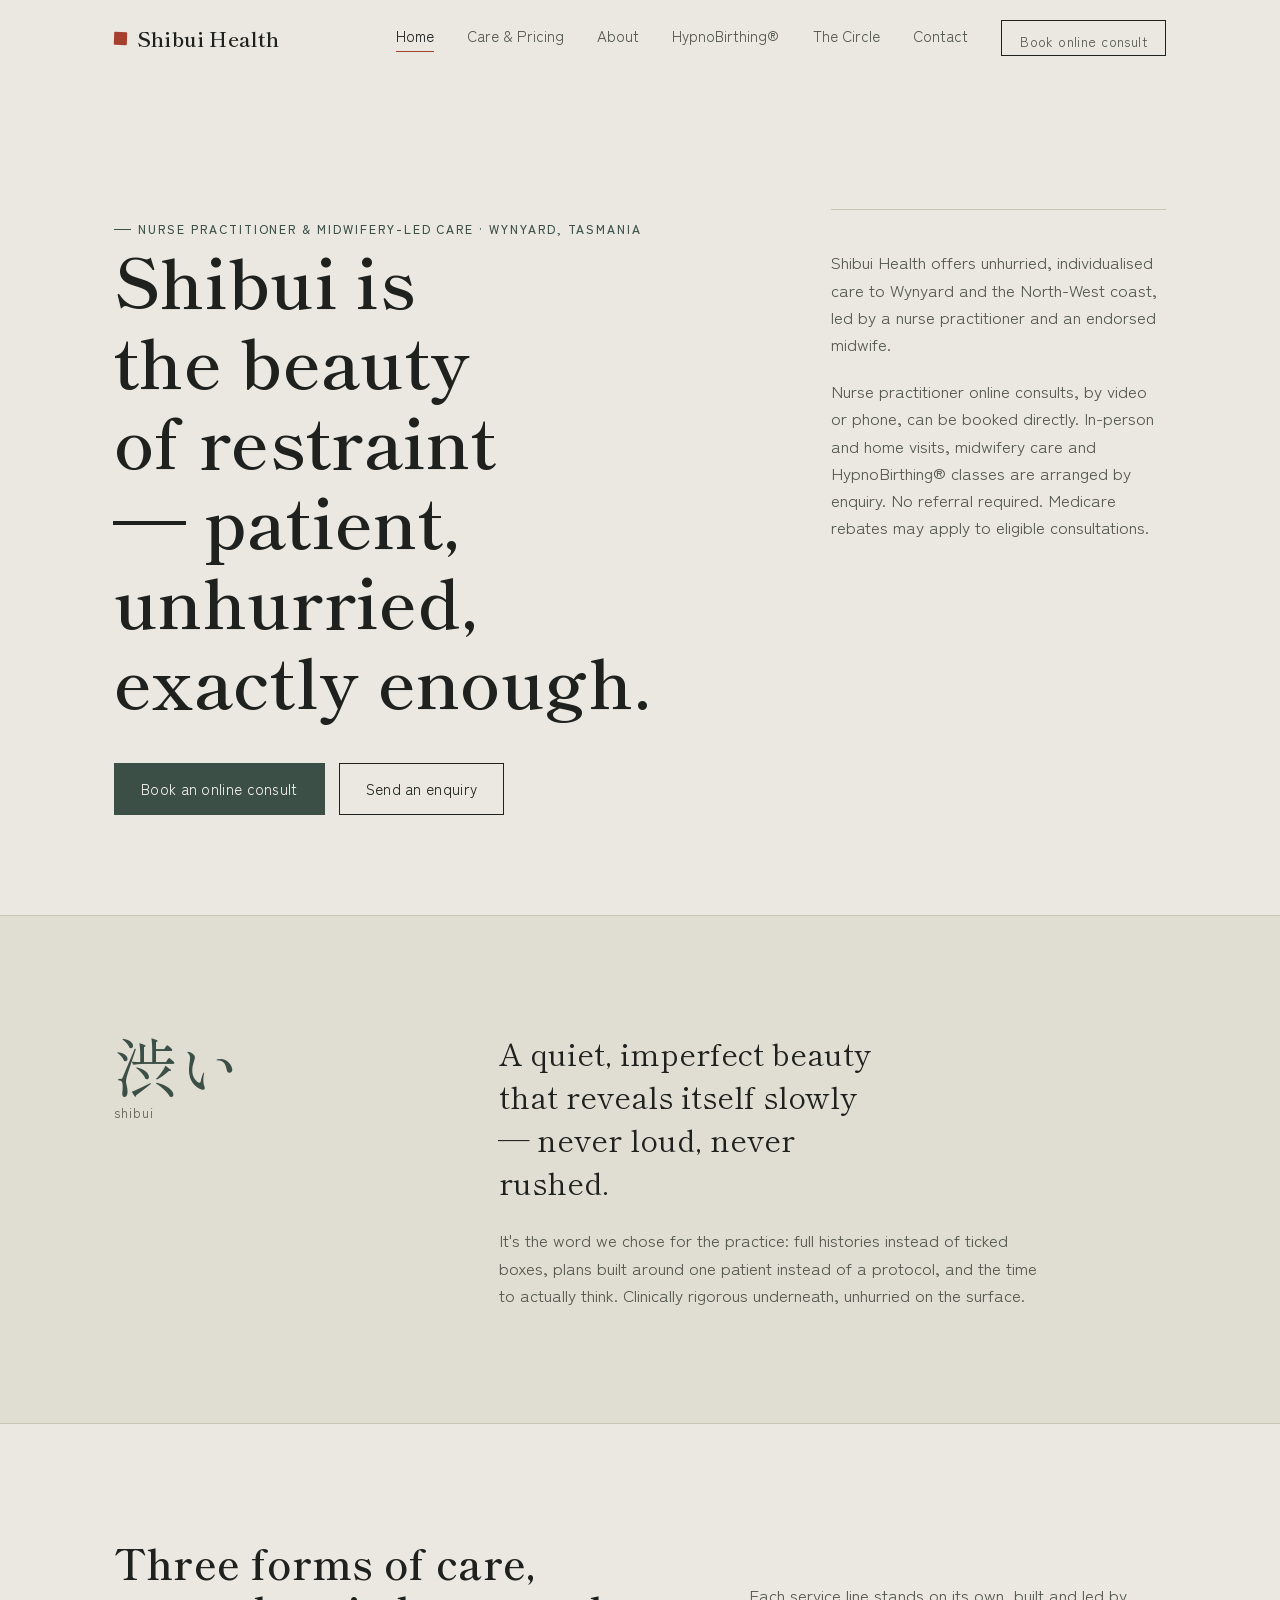
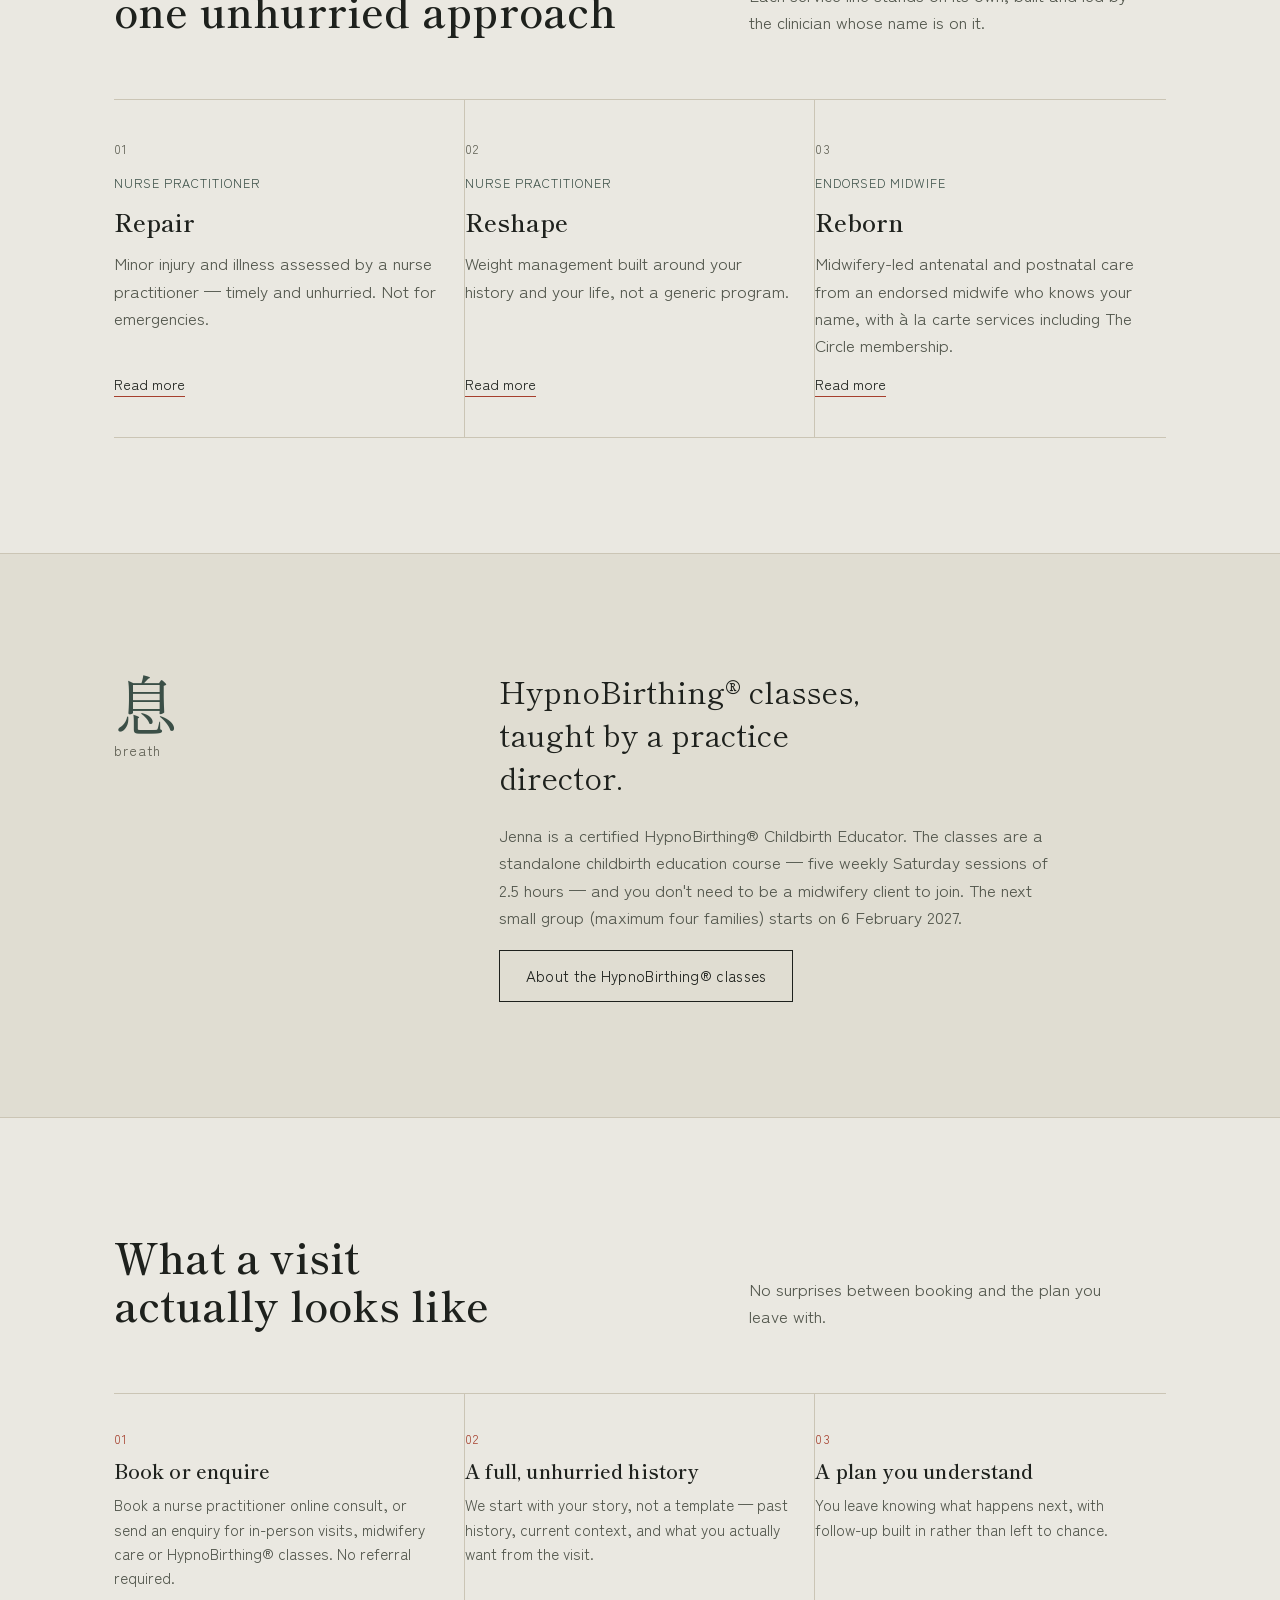
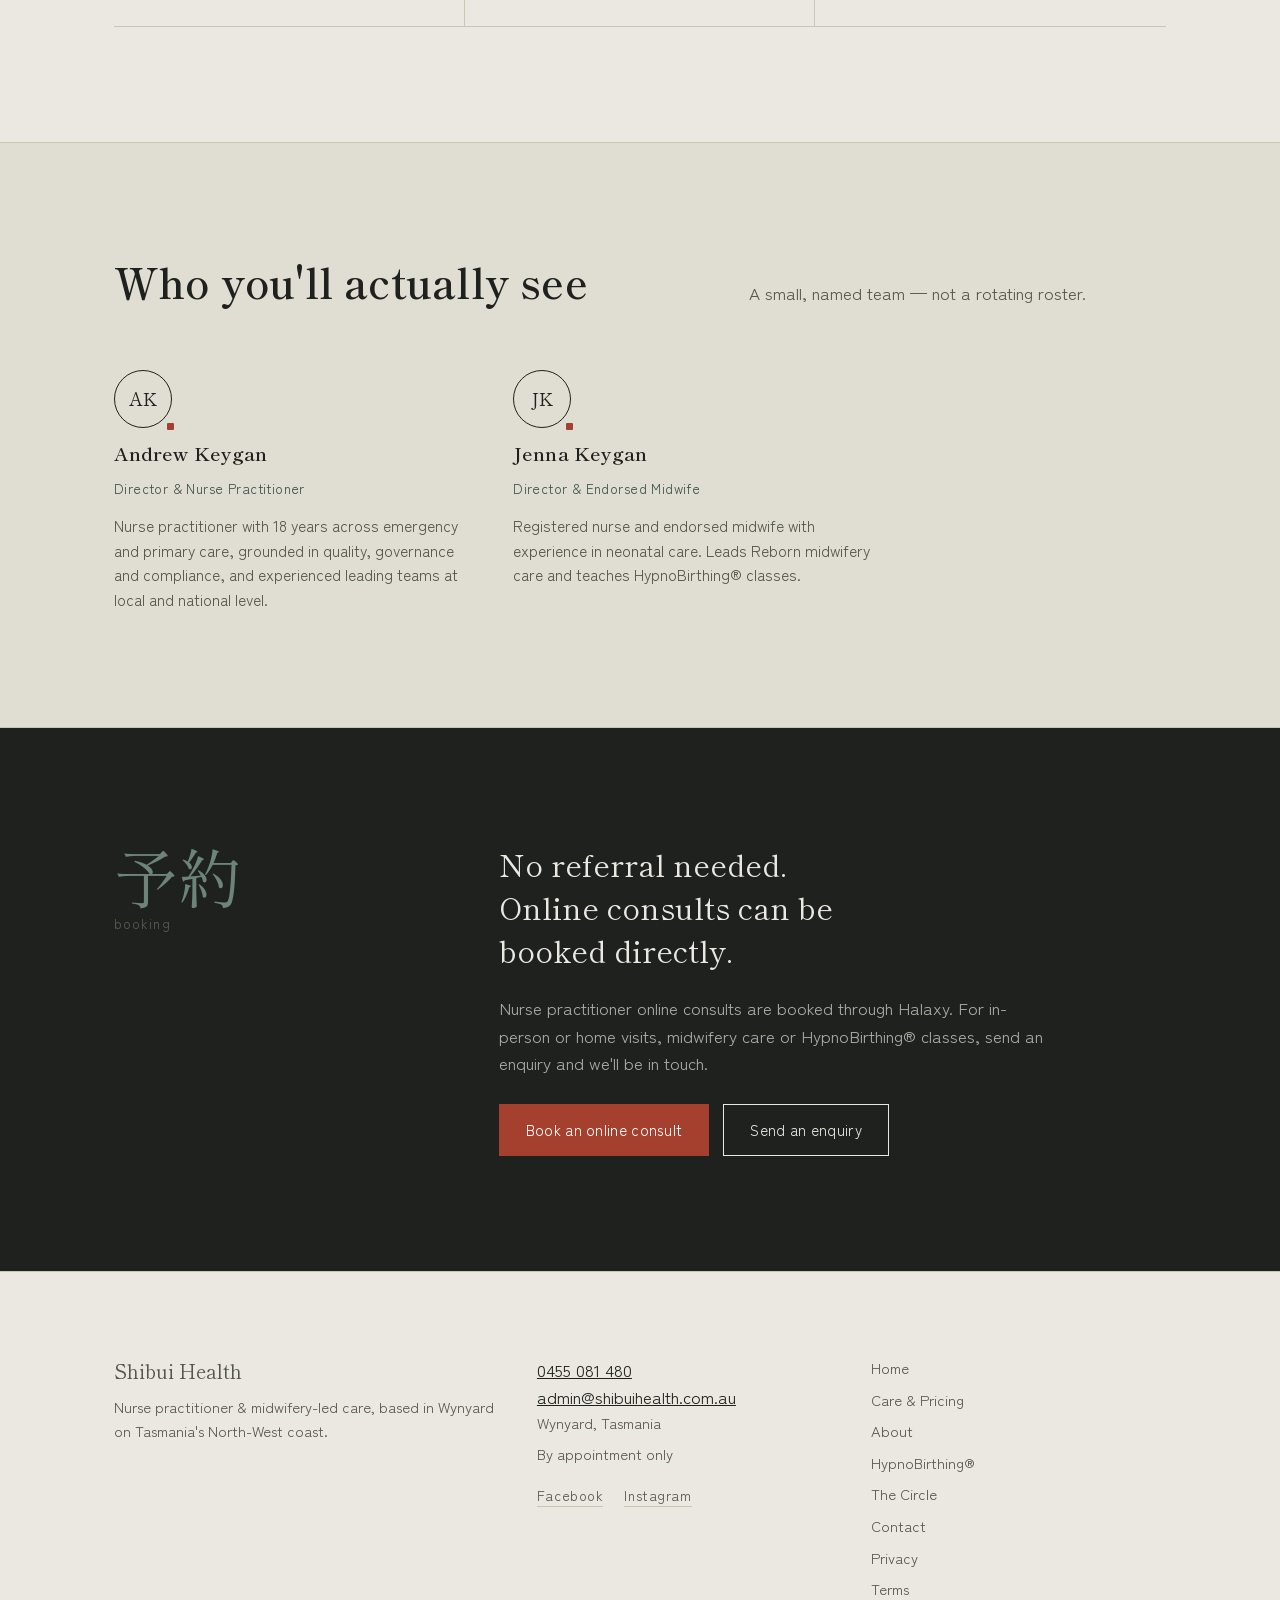
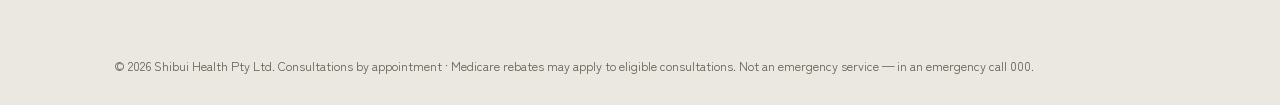
==== commit 3a438a88: "Replace the practice phone number throughout The previous number was a personal mobile and has start" ====
--- a/index.html
+++ b/index.html
@@ -29,13 +29,13 @@
   "name": "Shibui Health",
   "legalName": "Shibui Health Pty Ltd",
   "url": "https://shibuihealth.com.au/",
-  "telephone": "+61409812211",
+  "telephone": "+61455081480",
   "email": "admin@shibuihealth.com.au",
   "image": "https://shibuihealth.com.au/images/share-card.jpg",
   "description": "Nurse practitioner and midwifery-led practice in Wynyard, on Tasmania's North-West coast. Minor injury and illness, nurse practitioner-led weight management, midwifery-led antenatal and postnatal care, and HypnoBirthing childbirth education.",
-  "address": {"@type": "PostalAddress", "addressLocality": "Wynyard", "addressRegion": "TAS", "postalCode": "7325", "addressCountry": "AU"},
+  "address": {"@type": "PostalAddress", "streetAddress": "138 Goldie Street", "addressLocality": "Wynyard", "addressRegion": "TAS", "postalCode": "7325", "addressCountry": "AU"},
   "sameAs": [
-    "https://www.facebook.com/profile.php?id=61564878794338",
+    "https://www.facebook.com/shibuihealthtas",
     "https://www.instagram.com/shibuihealthtas/",
     "https://www.halaxy.com/profile/shibui-health/location/1097131"
   ],
@@ -230,11 +230,11 @@
       <p>Nurse practitioner &amp; midwifery-led care, based in Wynyard on Tasmania's North-West coast.</p>
     </div>
     <div class="footer-contact">
-      <a href="tel:+61409812211">0409 812 211</a>
+      <a href="tel:+61455081480">0455 081 480</a>
       <a href="mailto:admin@shibuihealth.com.au">admin@shibuihealth.com.au</a>
       <p>Wynyard, Tasmania</p>
       <p>By appointment only</p>
-      <a href="https://www.facebook.com/profile.php?id=61564878794338" target="_blank" rel="noopener" aria-label="Facebook">Facebook</a>
+      <a href="https://www.facebook.com/shibuihealthtas" target="_blank" rel="noopener" aria-label="Facebook">Facebook</a>
       <a href="https://www.instagram.com/shibuihealthtas/" target="_blank" rel="noopener" aria-label="Instagram">Instagram</a>
     </div>
     <div class="footer-links">
